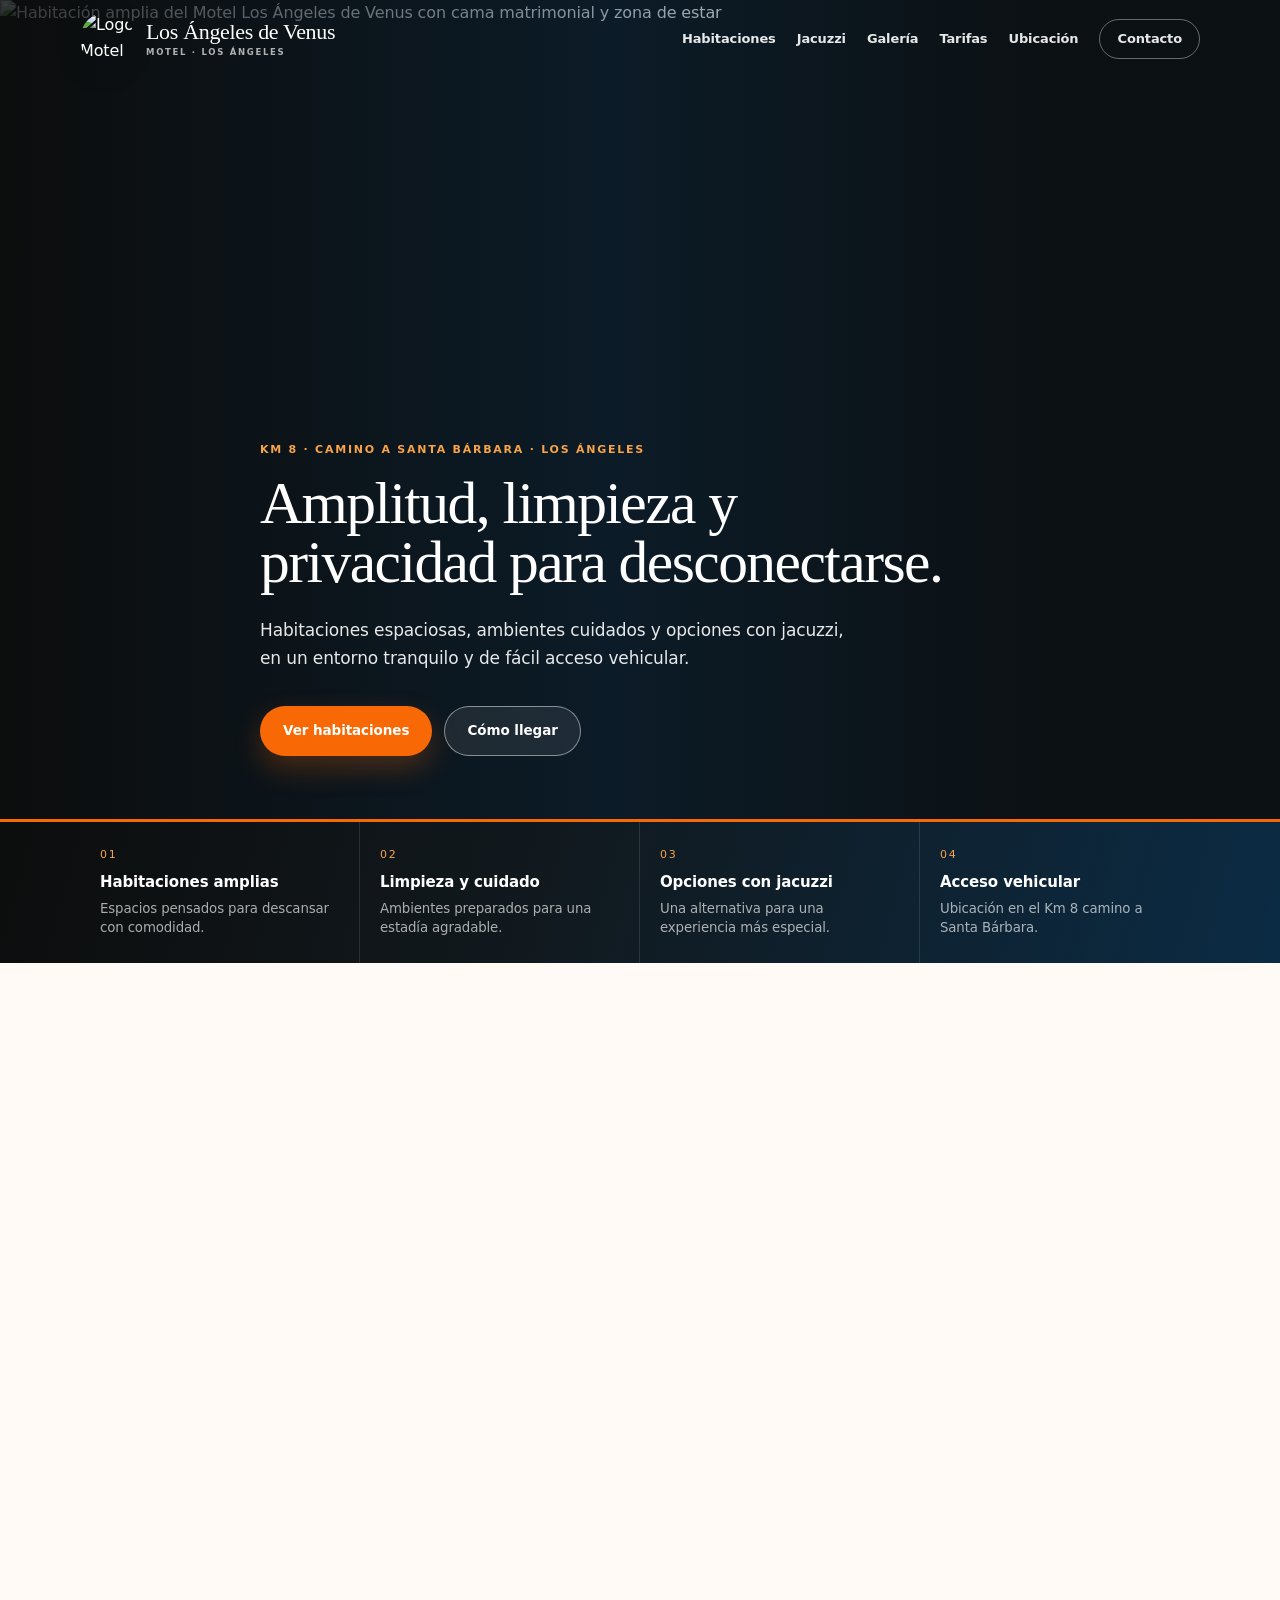
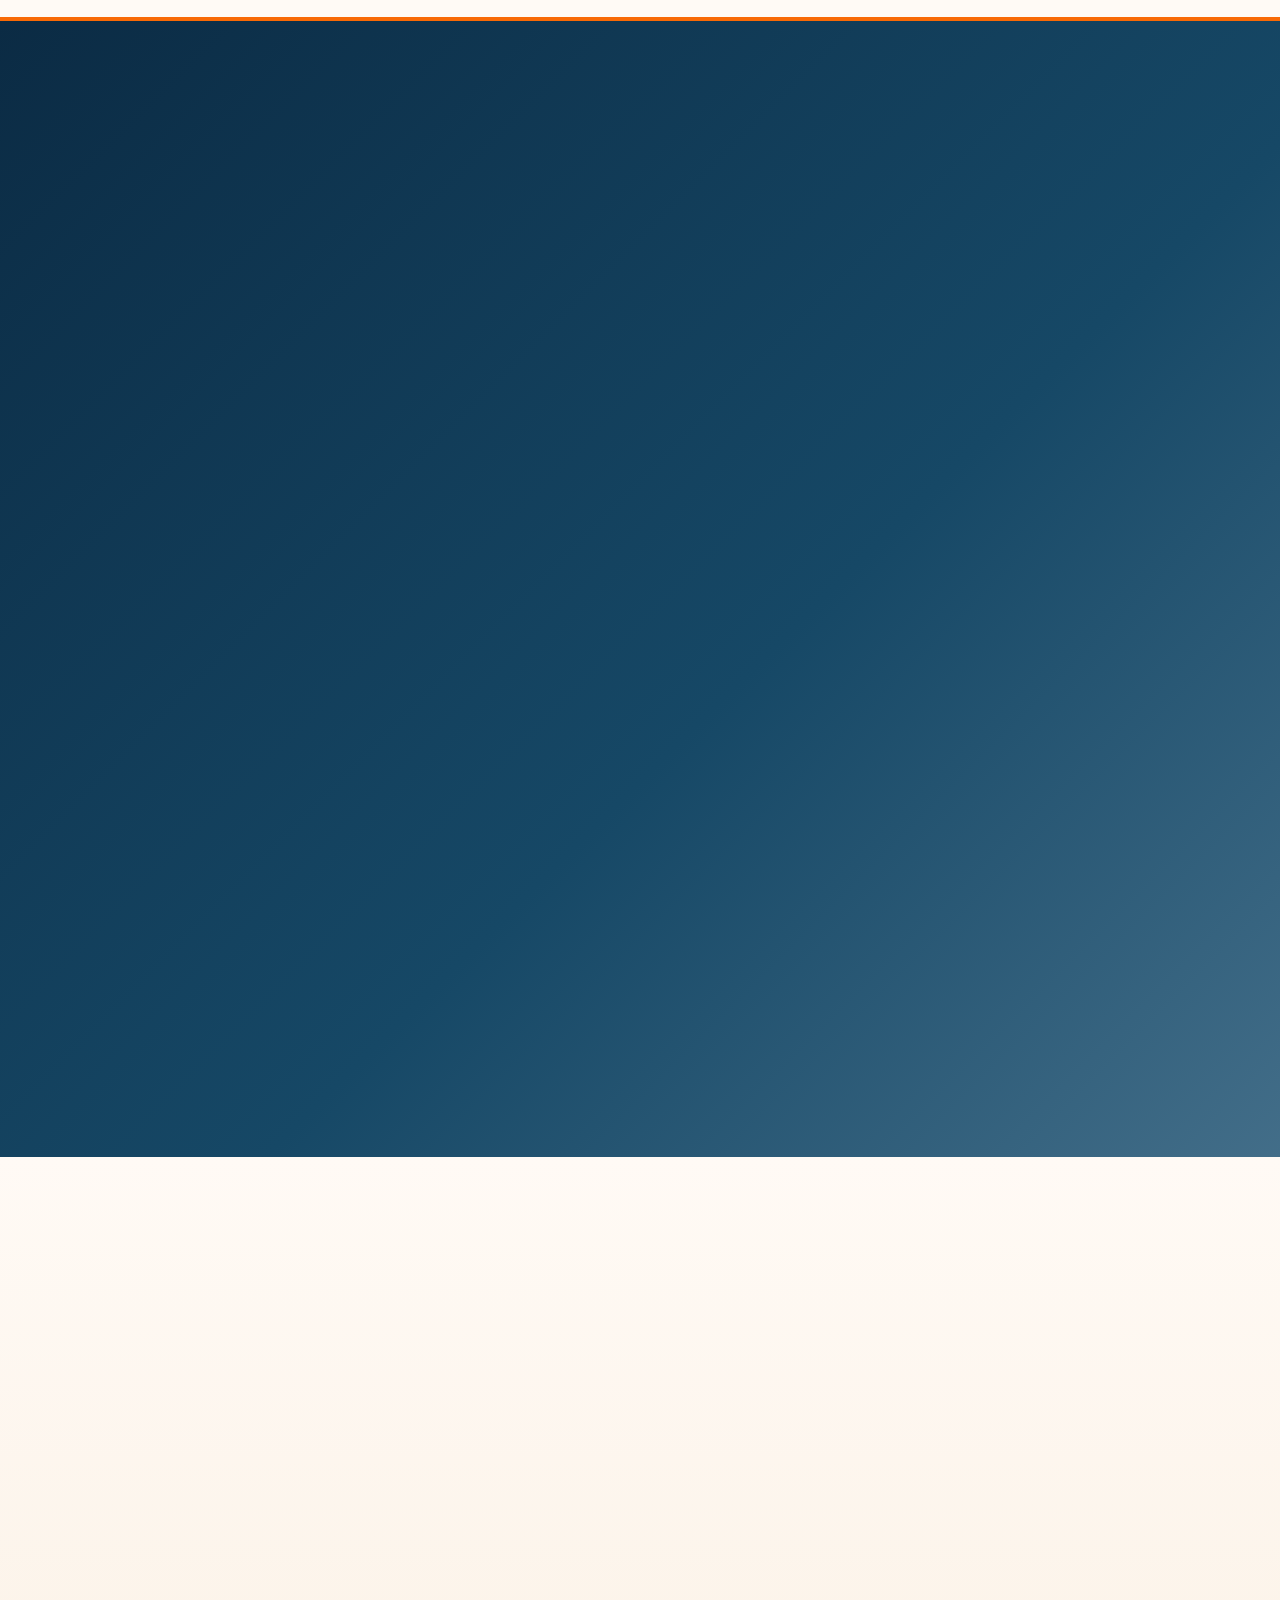
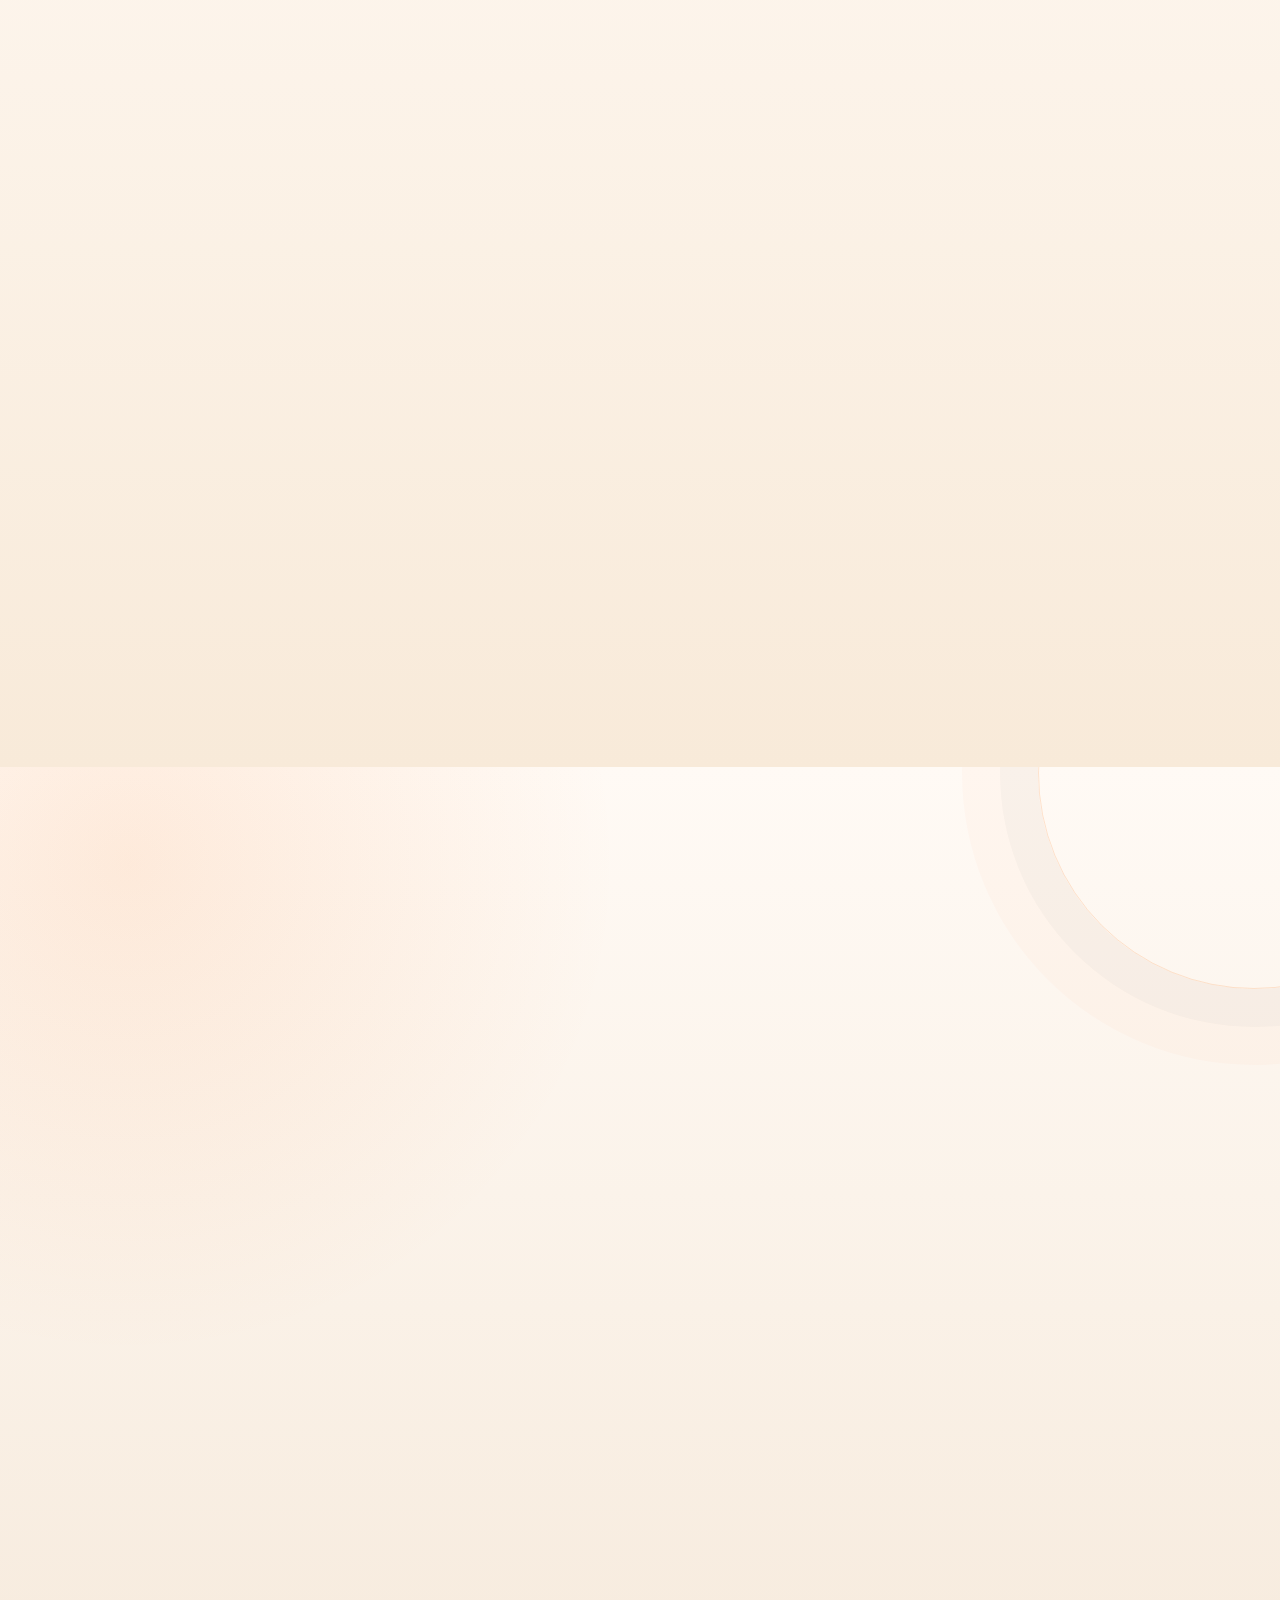
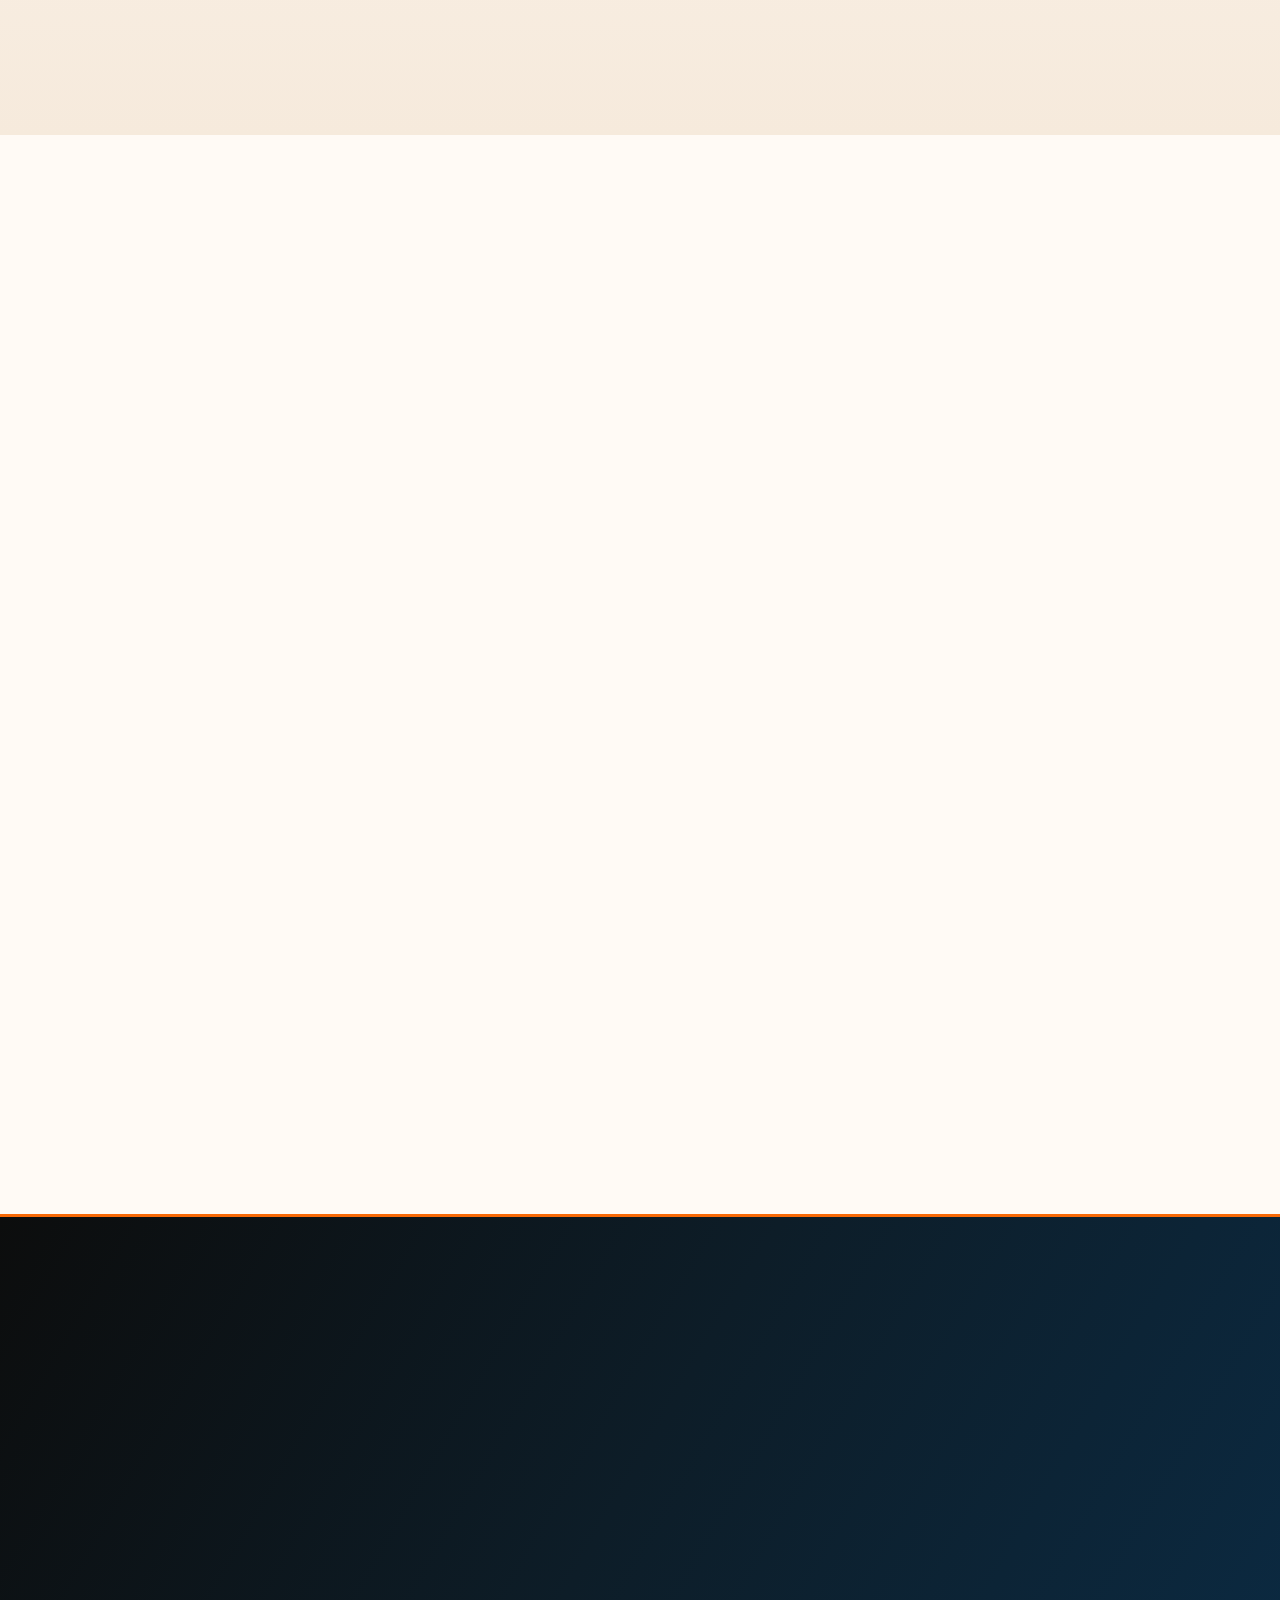
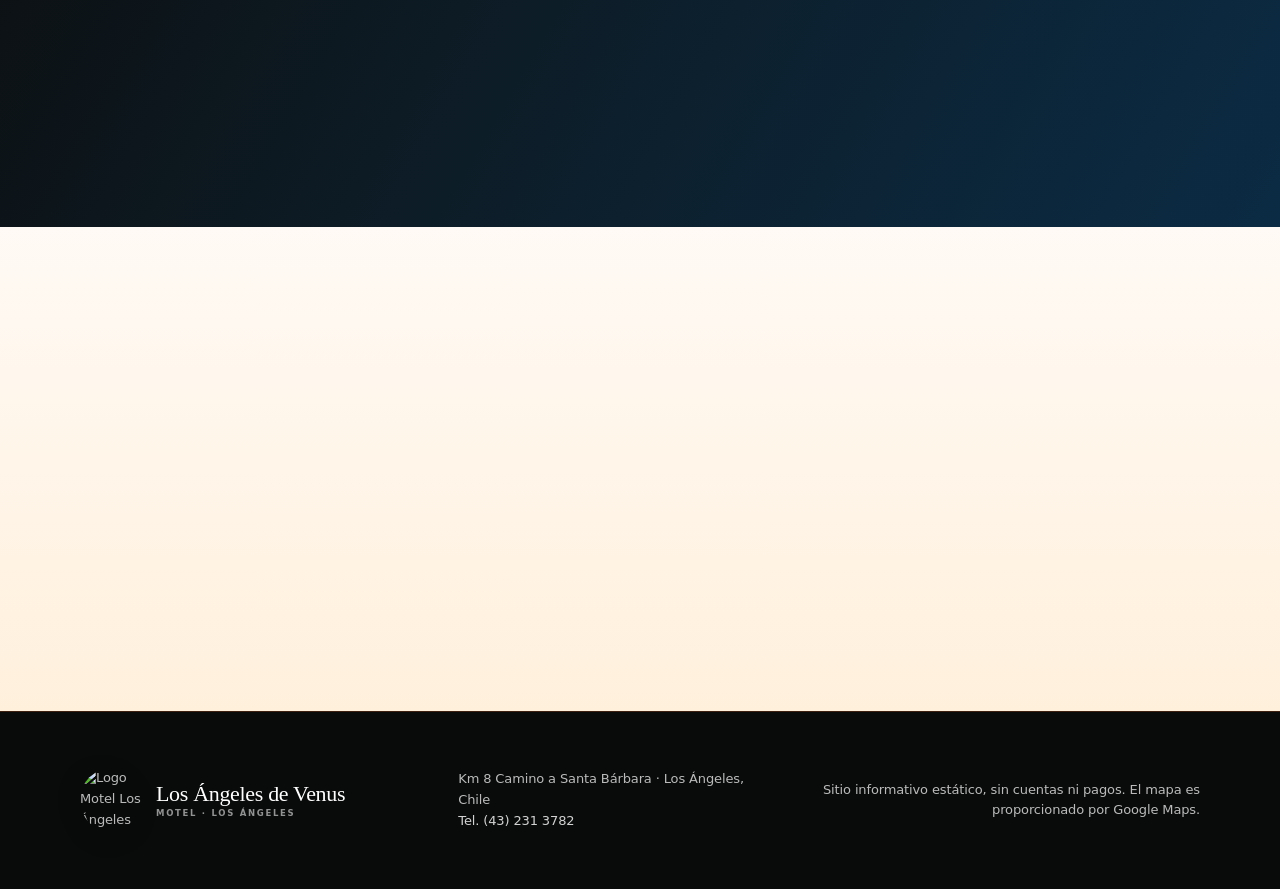
==== index.html @ a8ee9813 "Primera versión" ====
<!doctype html>
<html lang="es-CL">
<head>
  <meta charset="utf-8">
  <meta name="viewport" content="width=device-width, initial-scale=1">
  <meta name="theme-color" content="#0c0d0d">
  <meta name="description" content="Motel Los Ángeles de Venus, en el Km 8 Camino a Santa Bárbara, Los Ángeles. Habitaciones amplias, limpieza, privacidad y opciones con jacuzzi.">
  <meta name="referrer" content="strict-origin-when-cross-origin">
  <meta http-equiv="Content-Security-Policy" content="default-src 'self'; img-src 'self' data:; media-src 'self'; style-src 'self' https://fonts.googleapis.com; font-src 'self' https://fonts.gstatic.com; script-src 'self'; frame-src https://www.google.com https://maps.google.com; object-src 'none'; base-uri 'self'; form-action 'none'; upgrade-insecure-requests">
  <meta property="og:type" content="website">
  <meta property="og:locale" content="es_CL">
  <meta property="og:title" content="Motel Los Ángeles de Venus">
  <meta property="og:description" content="Amplitud, limpieza y privacidad a minutos de Los Ángeles, camino a Santa Bárbara.">
  <meta property="og:image" content="assets/images/hero-suite-1280.webp">
  <title>Motel Los Ángeles de Venus | Los Ángeles, Chile</title>
  <link rel="icon" href="assets/icons/favicon.png" type="image/png">
  <link rel="preconnect" href="https://fonts.googleapis.com">
  <link rel="preconnect" href="https://fonts.gstatic.com" crossorigin>
  <link href="https://fonts.googleapis.com/css2?family=DM+Serif+Display:ital@0;1&family=Manrope:wght@400;500;600;700;800&display=swap" rel="stylesheet">
  <link rel="stylesheet" href="styles.css">
</head>
<body>
  <a class="skip-link" href="#contenido">Saltar al contenido</a>

  <header class="site-header" data-header>
    <div class="container header-inner">
      <a class="brand" href="#inicio" aria-label="Motel Los Ángeles de Venus, inicio">
        <img class="brand-mark" src="assets/brand/logo-venus-real.webp" alt="Logo Motel Los Ángeles de Venus" width="58" height="58">
        <span class="brand-copy"><strong>Los Ángeles de Venus</strong><small>Motel · Los Ángeles</small></span>
      </a>
      <button class="menu-button" type="button" aria-expanded="false" aria-controls="nav-principal" data-menu-button>
        <span></span><span></span><span></span><span class="sr-only">Abrir menú</span>
      </button>
      <nav id="nav-principal" class="nav" aria-label="Navegación principal" data-nav>
        <a href="#habitaciones">Habitaciones</a>
        <a href="#jacuzzi">Jacuzzi</a>
        <a href="#galeria">Galería</a>
        <a href="#tarifas">Tarifas</a>
        <a href="#ubicacion">Ubicación</a>
        <a class="nav-cta" href="#contacto">Contacto</a>
      </nav>
    </div>
  </header>

  <main id="contenido">
    <section class="hero" id="inicio" aria-labelledby="hero-title">
      <picture class="hero-media">
        <source media="(max-width: 760px)" srcset="assets/images/hero-suite-720.webp">
        <img src="assets/images/hero-suite-1280.webp" alt="Habitación amplia del Motel Los Ángeles de Venus con cama matrimonial y zona de estar" width="1280" height="960" fetchpriority="high">
      </picture>
      <div class="hero-shade"></div>
      <div class="container hero-content">
        <p class="eyebrow">Km 8 · Camino a Santa Bárbara · Los Ángeles</p>
        <h1 id="hero-title">Amplitud, limpieza y privacidad para desconectarse.</h1>
        <p class="hero-copy">Habitaciones espaciosas, ambientes cuidados y opciones con jacuzzi, en un entorno tranquilo y de fácil acceso vehicular.</p>
        <div class="hero-actions">
          <a class="button button-primary" href="#galeria">Ver habitaciones</a>
          <a class="button button-ghost" href="#ubicacion">Cómo llegar</a>
        </div>
      </div>
    </section>

    <section class="trust-strip" aria-label="Características destacadas">
      <div class="container trust-grid">
        <div><span>01</span><strong>Habitaciones amplias</strong><small>Espacios pensados para descansar con comodidad.</small></div>
        <div><span>02</span><strong>Limpieza y cuidado</strong><small>Ambientes preparados para una estadía agradable.</small></div>
        <div><span>03</span><strong>Opciones con jacuzzi</strong><small>Una alternativa para una experiencia más especial.</small></div>
        <div><span>04</span><strong>Acceso vehicular</strong><small>Ubicación en el Km 8 camino a Santa Bárbara.</small></div>
      </div>
    </section>

    <section class="section split" id="habitaciones">
      <div class="container split-grid">
        <div class="split-copy reveal">
          <p class="eyebrow dark">Espacio y comodidad</p>
          <h2>Habitaciones donde se nota la amplitud.</h2>
          <p>El diseño de las habitaciones integra zona de descanso y espacios complementarios, con una distribución que permite moverse con comodidad y disfrutar de una estadía más tranquila.</p>
          <p class="muted">La selección fotográfica de esta página utiliza imágenes reales del motel. Se optimizaron para web sin modificar su contenido.</p>
          <a class="text-link" href="#recorridos">Ver recorrido en video <span aria-hidden="true">→</span></a>
        </div>
        <div class="photo-stack reveal">
          <picture class="photo-card photo-card-main">
            <source media="(max-width: 760px)" srcset="assets/images/suite-roja-frontal-720.webp">
            <img src="assets/images/suite-roja-frontal-1280.webp" alt="Habitación roja amplia con cama matrimonial" loading="lazy" width="1280" height="960">
          </picture>
          <picture class="photo-card photo-card-float">
            <source media="(max-width: 760px)" srcset="assets/images/suite-roja-amplia-720.webp">
            <img src="assets/images/suite-roja-amplia-1280.webp" alt="Vista amplia de una habitación con televisión, ventanales y zona de estar" loading="lazy" width="1280" height="960">
          </picture>
        </div>
      </div>
    </section>

    <section class="section jacuzzi-section" id="jacuzzi">
      <div class="container jacuzzi-grid">
        <picture class="jacuzzi-photo reveal">
          <source media="(max-width: 760px)" srcset="assets/images/jacuzzi-720.webp">
          <img src="assets/images/jacuzzi-1280.webp" alt="Jacuzzi amplio de una habitación del Motel Los Ángeles de Venus" loading="lazy" width="1280" height="960">
        </picture>
        <div class="jacuzzi-copy reveal">
          <p class="eyebrow">Una pausa diferente</p>
          <h2>Habitaciones con jacuzzi.</h2>
          <p>Para quienes buscan algo más que una habitación, el motel dispone de alternativas con jacuzzi y espacios amplios para disfrutar con mayor comodidad.</p>
          <a class="button button-light" href="#tarifas">Ver tarifas</a>
        </div>
      </div>
    </section>

    <section class="section gallery-section" id="galeria">
      <div class="container">
        <div class="section-heading reveal">
          <p class="eyebrow dark">Galería real</p>
          <h2>Conoce nuestros espacios.</h2>
          <p>Una selección de las fotografías que mejor muestran la amplitud, limpieza y variedad de ambientes.</p>
        </div>
        <div class="gallery" data-gallery>
          <button class="gallery-item gallery-wide reveal" data-full="assets/images/suite-rosa-amplia-1280.webp" data-alt="Habitación en tonos rosados con cama matrimonial y gran espejo">
            <img src="assets/images/suite-rosa-amplia-720.webp" alt="Habitación en tonos rosados con cama matrimonial y gran espejo" loading="lazy">
          </button>
          <button class="gallery-item reveal" data-full="assets/images/suite-rosa-bano-1280.webp" data-alt="Habitación amplia con vista hacia el sector de baño">
            <img src="assets/images/suite-rosa-bano-720.webp" alt="Habitación amplia con vista hacia el sector de baño" loading="lazy">
          </button>
          <button class="gallery-item reveal" data-full="assets/images/sala-estar-1280.webp" data-alt="Zona de estar con sillones dentro de una habitación">
            <img src="assets/images/sala-estar-720.webp" alt="Zona de estar con sillones dentro de una habitación" loading="lazy">
          </button>
          <button class="gallery-item gallery-tall reveal" data-full="assets/images/jacuzzi-1280.webp" data-alt="Jacuzzi y baño amplio">
            <img src="assets/images/jacuzzi-720.webp" alt="Jacuzzi y baño amplio" loading="lazy">
          </button>
          <button class="gallery-item reveal" data-full="assets/images/exterior-1-1280.webp" data-alt="Exterior del motel y acceso a habitaciones">
            <img src="assets/images/exterior-1-720.webp" alt="Exterior del motel y acceso a habitaciones" loading="lazy">
          </button>
          <button class="gallery-item gallery-wide reveal" data-full="assets/images/exterior-2-1280.webp" data-alt="Vista exterior con acceso vehicular y habitaciones">
            <img src="assets/images/exterior-2-720.webp" alt="Vista exterior con acceso vehicular y habitaciones" loading="lazy">
          </button>
        </div>
      </div>
    </section>

    <section class="section pricing-section" id="tarifas" aria-labelledby="tarifas-title">
      <div class="container pricing-layout">
        <div class="pricing-copy reveal">
          <p class="eyebrow dark">Tarifas</p>
          <h2 id="tarifas-title">Precios para una estadía de 8 horas.</h2>
          <p>Consulta nuestras tarifas por tipo de habitación. Todas las opciones indicadas corresponden a habitaciones para 2 personas.</p>
          <div class="pricing-summary" aria-label="Resumen de tarifas">
            <div><span>Desde</span><strong>$36.000</strong></div>
            <div><span>Jacuzzi VIP</span><strong>$65.000</strong></div>
          </div>
          <a class="button button-primary" href="tel:+56432313782">Consultar disponibilidad</a>
        </div>
        <figure class="pricing-poster reveal">
          <picture>
            <source media="(max-width: 620px)" srcset="assets/images/tarifas-motel-venus-v3-620.webp">
            <img src="assets/images/tarifas-motel-venus-v3-1000.webp" alt="Lista de precios del Motel Venus: Jacuzzi VIP $65.000, Jacuzzi normal $55.000, Normal VIP $45.000, Normal $35.000, Silla erótica $36.000 y Cama de agua $36.000. Estadía de 8 horas para 2 personas." loading="lazy" width="1000" height="1250">
          </picture>
          <figcaption>Tarifas informadas para estadías de 8 horas · Habitaciones para 2 personas.</figcaption>
        </figure>
      </div>
    </section>

    <section class="section video-section" id="recorridos">
      <div class="container">
        <div class="section-heading centered reveal">
          <p class="eyebrow dark">Recorridos</p>
          <h2>Míralo antes de llegar.</h2>
          <p>Los videos están publicados sin audio para mantener una experiencia discreta y evitar sonidos ambientales accidentales.</p>
        </div>
        <div class="video-grid">
          <article class="video-card reveal">
            <video controls playsinline preload="metadata" poster="assets/images/poster-habitacion.jpg">
              <source src="assets/video/recorrido-habitacion.mp4" type="video/mp4">
              Tu navegador no puede reproducir este video.
            </video>
            <div><span>Recorrido 01</span><h3>Interior de habitación</h3></div>
          </article>
          <article class="video-card reveal">
            <video controls playsinline preload="metadata" poster="assets/images/poster-exterior.jpg">
              <source src="assets/video/recorrido-exterior.mp4" type="video/mp4">
              Tu navegador no puede reproducir este video.
            </video>
            <div><span>Recorrido 02</span><h3>Exterior y acceso</h3></div>
          </article>
        </div>
      </div>
    </section>

    <section class="section location-section" id="ubicacion">
      <div class="container location-layout reveal">
        <div class="location-copy">
          <p class="eyebrow">Ubicación</p>
          <h2>A minutos de Los Ángeles, camino a Santa Bárbara.</h2>
          <p><strong>Km 8 Camino a Santa Bárbara, sector Cunibal Oriente, Los Ángeles, Región del Biobío.</strong></p>
          <p>Encuéntranos fácilmente en Google Maps y planifica tu llegada antes de salir.</p>
          <div class="location-actions">
            <a class="button button-light" data-map-link href="https://www.google.com/maps/search/?api=1&amp;query=Motel%20Venus%2C%20Los%20%C3%81ngeles%2C%20Chile&amp;query_place_id=ChIJ5cIb72rpa5YRc_kIoQVMgJI" target="_blank" rel="noopener noreferrer">Abrir en Google Maps</a>
            <a class="location-phone" href="tel:+56432313782" aria-label="Llamar al Motel Los Ángeles de Venus al 43 231 3782"><span>Teléfono</span><strong>(43) 231 3782</strong></a>
          </div>
        </div>
        <div class="map-card" aria-label="Mapa de ubicación del Motel Los Ángeles de Venus">
          <iframe
            data-map-frame
            title="Ubicación de Motel Los Ángeles de Venus en Google Maps"
            src="https://maps.google.com/maps?q=Motel%20Los%20%C3%81ngeles%20de%20Venus%2C%20Camino%20Santa%20B%C3%A1rbara%20KM%208%2C%20Los%20%C3%81ngeles%2C%20Chile&amp;t=m&amp;z=16&amp;ie=UTF8&amp;iwloc=A&amp;output=embed"
            loading="lazy"
            allowfullscreen
            referrerpolicy="no-referrer-when-downgrade"></iframe>
          <div class="map-caption">
            <span aria-hidden="true">⌖</span>
            <p><strong>Motel Los Ángeles de Venus</strong><br>Camino a Santa Bárbara · Los Ángeles</p>
          </div>
        </div>
      </div>
    </section>

    <section class="section contact-section" id="contacto">
      <div class="container contact-card reveal">
        <p class="eyebrow">Contacto directo</p>
        <h2>Consulta disponibilidad antes de venir.</h2>
        <p>Comunícate directamente con recepción para consultar disponibilidad, habitaciones y servicios.</p>
        <a class="contact-phone-number" href="tel:+56432313782"><span>Teléfono</span>(43) 231 3782</a>
        <div class="contact-actions" data-contact-actions>
          <a class="button button-primary" href="tel:+56432313782">Llamar ahora</a>
        </div>
      </div>
    </section>
  </main>

  <footer class="footer">
    <div class="container footer-grid">
      <a class="brand footer-brand" href="#inicio" aria-label="Volver al inicio">
        <img class="brand-mark" src="assets/brand/logo-venus-real.webp" alt="Logo Motel Los Ángeles de Venus" width="72" height="72">
        <span class="brand-copy"><strong>Los Ángeles de Venus</strong><small>Motel · Los Ángeles</small></span>
      </a>
      <p>Km 8 Camino a Santa Bárbara · Los Ángeles, Chile<br><a class="footer-phone" href="tel:+56432313782">Tel. (43) 231 3782</a></p>
      <p class="privacy-note">Sitio informativo estático, sin cuentas ni pagos. El mapa es proporcionado por Google Maps.</p>
    </div>
  </footer>

  <div class="mobile-actions" aria-label="Acciones rápidas">
    <a href="tel:+56432313782" aria-label="Llamar al Motel Los Ángeles de Venus"><span aria-hidden="true">☎</span> Llamar</a>
    <a data-map-link href="https://www.google.com/maps/search/?api=1&amp;query=Motel%20Venus%2C%20Los%20%C3%81ngeles%2C%20Chile&amp;query_place_id=ChIJ5cIb72rpa5YRc_kIoQVMgJI" target="_blank" rel="noopener noreferrer" aria-label="Abrir ubicación en Google Maps"><span aria-hidden="true">⌖</span> Cómo llegar</a>
  </div>

  <dialog class="lightbox" data-lightbox>
    <button type="button" class="lightbox-close" aria-label="Cerrar imagen" data-lightbox-close>×</button>
    <img src="assets/images/hero-suite-720.webp" alt="" data-lightbox-image>
  </dialog>

  <script src="config.js" defer></script>
  <script src="app.js" defer></script>
</body>
</html>
---- styles.css ----
:root {
  /* Paleta tomada del logo real del Motel Los Ángeles de Venus */
  --charcoal: #0c0d0d;
  --charcoal-2: #101820;
  --orange: #f86906;
  --orange-2: #e54d03;
  --orange-soft: #f8a347;
  --bluegray: #0b2b44;
  --bluegray-2: #7296ae;
  --cream: #f5d9b6;
  --cream-soft: #fff0dc;
  --paper: #fffaf5;
  --ink: #171819;
  --muted: #706862;
  --line: rgba(11, 43, 68, .12);
  --shadow: 0 24px 60px rgba(11, 43, 68, .15);
  --radius: 24px;
  --container: min(1220px, calc(100% - 64px));
}
* { box-sizing: border-box; }
html { scroll-behavior: smooth; }
body {
  margin: 0;
  font-family: "Manrope", ui-sans-serif, system-ui, -apple-system, BlinkMacSystemFont, "Segoe UI", sans-serif;
  font-size: 16px;
  font-weight: 400;
  letter-spacing: -.008em;
  -webkit-font-smoothing: antialiased;
  text-rendering: optimizeLegibility;
  color: var(--ink);
  background: var(--paper);
  line-height: 1.6;
}
img, video { display: block; max-width: 100%; }
a { color: inherit; }
button, a { -webkit-tap-highlight-color: transparent; }
button { font: inherit; }
.container { width: var(--container); margin-inline: auto; }
.sr-only { position: absolute; width: 1px; height: 1px; padding: 0; margin: -1px; overflow: hidden; clip: rect(0,0,0,0); white-space: nowrap; border: 0; }
.skip-link { position: fixed; left: 16px; top: 16px; z-index: 999; transform: translateY(-140%); background: white; color: black; padding: 10px 14px; border-radius: 10px; }
.skip-link:focus { transform: translateY(0); }

/* Header: el logo nunca controla el alto del encabezado. */
.site-header {
  position: fixed;
  inset: 0 0 auto;
  z-index: 50;
  color: white;
  transition: background .25s ease, box-shadow .25s ease, border-color .25s ease;
  border-bottom: 1px solid transparent;
}
.site-header.scrolled {
  background: rgba(12, 13, 13, .95);
  backdrop-filter: blur(14px);
  -webkit-backdrop-filter: blur(14px);
  box-shadow: 0 8px 30px rgba(0,0,0,.18);
  border-bottom-color: rgba(255,255,255,.07);
}
.header-inner { min-height: 84px; display: flex; align-items: center; justify-content: space-between; gap: 28px; }
.brand { display: inline-flex; align-items: center; gap: 14px; text-decoration: none; flex: 0 0 auto; min-width: 0; }
.brand-mark { display: block; width: 58px; height: 58px; object-fit: contain; flex: 0 0 auto; filter: drop-shadow(0 8px 18px rgba(0,0,0,.18)); }
.brand-copy { display: grid; min-width: 0; }
.brand-copy strong { display: block; font-family: "DM Serif Display", Georgia, "Times New Roman", serif; font-size: 25px; line-height: .98; font-weight: 400; letter-spacing: -.015em; }
.brand-copy small { display: block; margin-top: 5px; font-size: 9px; line-height: 1; font-weight: 800; letter-spacing: .20em; text-transform: uppercase; color: rgba(255,255,255,.68); }
.nav { display: flex; align-items: center; gap: 26px; font-size: 13.5px; font-weight: 600; letter-spacing: -.01em; }
.nav a { text-decoration: none; opacity: .9; transition: opacity .2s ease, color .2s ease; }
.nav a:hover, .nav a:focus-visible { opacity: 1; color: var(--orange-soft); }
.nav-cta { border: 1px solid rgba(255,255,255,.42); border-radius: 999px; padding: 9px 17px; }
.menu-button { display: none; width: 44px; height: 44px; padding: 10px; border: 0; border-radius: 12px; background: rgba(255,255,255,.08); color: white; cursor: pointer; }
.menu-button > span:not(.sr-only) { display: block; height: 2px; background: currentColor; margin: 5px 0; border-radius: 2px; }

.hero { position: relative; min-height: 700px; height: 92svh; display: flex; align-items: end; color: white; overflow: hidden; background: var(--charcoal); }
.hero-media, .hero-media img, .hero-shade { position: absolute; inset: 0; width: 100%; height: 100%; }
.hero-media img { object-fit: cover; object-position: center 49%; }
.hero-shade {
  background:
    linear-gradient(90deg, rgba(12,13,13,.82) 0%, rgba(11,43,68,.48) 48%, rgba(11,43,68,.12) 82%),
    linear-gradient(0deg, rgba(12,13,13,.70) 0%, transparent 57%);
}
.hero-content { position: relative; z-index: 2; padding-bottom: clamp(68px, 8vh, 94px); max-width: 850px; }
.eyebrow { margin: 0 0 16px; text-transform: uppercase; letter-spacing: .16em; font-size: 11px; font-weight: 800; color: var(--orange-soft); }
.eyebrow.dark { color: var(--orange); }
h1, h2, h3 { font-family: "DM Serif Display", Georgia, "Times New Roman", serif; font-weight: 400; margin-top: 0; text-wrap: balance; }
h1 { max-width: 820px; font-size: clamp(48px, 4.7vw, 74px); line-height: .99; letter-spacing: -.026em; margin-bottom: 24px; }
h2 { font-size: clamp(38px, 3.6vw, 56px); line-height: 1.03; letter-spacing: -.022em; margin-bottom: 20px; }
h3 { font-size: 23px; line-height: 1.08; letter-spacing: -.015em; }
.hero-copy { font-size: clamp(17px, 1.35vw, 20px); line-height: 1.65; font-weight: 500; color: rgba(255,255,255,.9); max-width: 620px; }
.hero-actions { display: flex; gap: 12px; flex-wrap: wrap; margin-top: 34px; }
.button { display: inline-flex; align-items: center; justify-content: center; min-height: 50px; padding: 0 22px; border: 1px solid transparent; border-radius: 999px; text-decoration: none; font-weight: 700; font-size: 13.5px; letter-spacing: -.005em; transition: transform .2s ease, background .2s ease, border-color .2s ease; }
.button:hover { transform: translateY(-2px); }
.button-primary { background: var(--orange); color: #fff; box-shadow: 0 12px 28px rgba(248,105,6,.26); }
.button-primary:hover { background: var(--orange-2); }
.button-ghost { color: white; border-color: rgba(255,255,255,.48); background: rgba(255,255,255,.08); }
.button-light { background: var(--cream); color: var(--charcoal); }

.trust-strip { background: linear-gradient(105deg, var(--charcoal) 0%, #11191e 42%, var(--bluegray) 100%); color: white; border-top: 3px solid var(--orange); }
.trust-grid { display: grid; grid-template-columns: repeat(4,1fr); }
.trust-grid > div { padding: 28px 24px 30px; border-right: 1px solid rgba(255,255,255,.11); }
.trust-grid > div:last-child { border-right: 0; }
.trust-grid span { display: block; color: var(--orange-soft); font-size: 11px; letter-spacing: .16em; }
.trust-grid strong { display: block; margin-top: 6px; font-size: 15px; }
.trust-grid small { display: block; margin-top: 5px; color: rgba(255,255,255,.65); line-height: 1.45; }

.section { padding: 104px 0; }
.split-grid { display: grid; grid-template-columns: .86fr 1.14fr; gap: 80px; align-items: center; }
.split-copy p:not(.eyebrow) { color: var(--muted); font-size: 16.5px; line-height: 1.78; }
.muted { font-size: 14px !important; }
.text-link { display: inline-flex; gap: 10px; align-items: center; color: var(--orange); font-weight: 800; text-decoration: none; margin-top: 12px; }
.photo-stack { position: relative; padding: 0 60px 70px 0; }
.photo-card { display: block; overflow: hidden; border-radius: var(--radius); box-shadow: var(--shadow); background: #ddd; }
.photo-card img { width: 100%; height: 100%; object-fit: cover; }
.photo-card-main { aspect-ratio: 4/3; }
.photo-card-float { position: absolute; width: 45%; aspect-ratio: 4/3; right: 0; bottom: 0; border: 8px solid var(--paper); box-shadow: 0 18px 45px rgba(36,24,19,.16); }

.jacuzzi-section { background: linear-gradient(135deg, var(--bluegray) 0%, #164866 58%, var(--bluegray-2) 145%); color: white; overflow: hidden; border-top: 4px solid var(--orange); }
.jacuzzi-grid { display: grid; grid-template-columns: 1.12fr .88fr; gap: 72px; align-items: center; }
.jacuzzi-photo { overflow: hidden; border-radius: var(--radius); box-shadow: 0 30px 70px rgba(0,0,0,.28); }
.jacuzzi-photo img { width: 100%; aspect-ratio: 4/3; object-fit: cover; }
.jacuzzi-copy p:not(.eyebrow) { color: rgba(255,255,255,.80); font-size: 17px; line-height: 1.75; }

.gallery-section { background: linear-gradient(180deg, #fffaf5 0%, #f8ead9 100%); }
.section-heading { max-width: 720px; margin-bottom: 46px; }
.section-heading p:not(.eyebrow) { color: var(--muted); font-size: 16.5px; line-height: 1.75; }
.section-heading.centered { text-align: center; margin-inline: auto; }
.gallery { display: grid; grid-template-columns: repeat(4, 1fr); grid-auto-rows: 260px; gap: 14px; }
.gallery-item { border: 0; padding: 0; border-radius: 18px; overflow: hidden; cursor: zoom-in; background: #ddd; }
.gallery-item img { width: 100%; height: 100%; object-fit: cover; transition: transform .45s ease; }
.gallery-item:hover img { transform: scale(1.035); }
.gallery-wide { grid-column: span 2; }
.gallery-tall { grid-row: span 2; }

.video-section { background: var(--paper); }
.video-grid { display: grid; grid-template-columns: repeat(2, minmax(0,1fr)); gap: 24px; max-width: 900px; margin-inline: auto; }
.video-card { background: white; border: 1px solid var(--line); border-radius: 24px; overflow: hidden; box-shadow: 0 14px 40px rgba(48,31,33,.07); }
.video-card video { width: 100%; aspect-ratio: 9/12; object-fit: cover; background: var(--charcoal); max-height: 620px; }
.video-card > div { padding: 18px 22px 20px; }
.video-card span { font-size: 11px; color: var(--orange); letter-spacing: .14em; text-transform: uppercase; font-weight: 800; }
.video-card h3 { margin: 5px 0 0; }

.location-section { background: linear-gradient(120deg, #0c0d0d 0%, #0d1d28 48%, var(--bluegray) 100%); color: white; border-top: 3px solid var(--orange); }
.location-layout { display: grid; grid-template-columns: minmax(0,.82fr) minmax(460px,1.18fr); gap: 56px; align-items: center; }
.location-copy { max-width: 610px; }
.location-copy p { color: rgba(255,255,255,.72); }
.location-copy strong { color: white; }
.location-actions { display: flex; align-items: center; flex-wrap: wrap; gap: 16px; margin-top: 28px; }
.location-phone { display: grid; gap: 2px; color: white; text-decoration: none; padding: 8px 0; }
.location-phone span { color: rgba(255,255,255,.56); font-size: 11px; font-weight: 800; letter-spacing: .14em; text-transform: uppercase; }
.location-phone strong { font-family: "DM Serif Display", Georgia, serif; font-size: 22px; font-weight: 400; }
.location-phone:hover strong { color: var(--orange-soft); }
.map-card { overflow: hidden; border-radius: 24px; background: #fff5e9; box-shadow: 0 28px 65px rgba(0,0,0,.28); border: 1px solid rgba(255,255,255,.12); }
.map-card iframe { display: block; width: 100%; height: 390px; border: 0; background: #e6edf1; }
.map-caption { display: flex; align-items: center; gap: 14px; padding: 15px 19px; color: #182630; background: #fff6eb; }
.map-caption > span { width: 38px; height: 38px; border-radius: 50%; display: grid; place-items: center; flex: 0 0 auto; background: var(--orange); color: white; font-size: 20px; }
.map-caption p { margin: 0; color: #6d6761; font-size: 13px; line-height: 1.45; }
.map-caption strong { color: #182630; }

.contact-section { background: linear-gradient(180deg, var(--paper) 0%, var(--cream-soft) 100%); }
.contact-card { text-align: center; max-width: 850px; }
.contact-card p:not(.eyebrow) { color: var(--muted); font-size: 16.5px; line-height: 1.75; }
.contact-phone-number { display: grid; width: max-content; max-width: 100%; margin: 26px auto 20px; color: var(--orange); text-decoration: none; font-family: "DM Serif Display", Georgia, serif; font-size: clamp(30px,3.2vw,44px); line-height: 1.05; }
.contact-phone-number span { margin-bottom: 7px; font-family: system-ui, sans-serif; font-size: 11px; font-weight: 850; letter-spacing: .17em; text-transform: uppercase; color: var(--muted); }
.contact-phone-number:hover { color: var(--orange-2); }
.contact-actions .button + .button { margin-left: 10px; }
.footer-phone { color: rgba(255,255,255,.82); text-decoration: none; }
.footer-phone:hover { color: white; }

.footer { background: #090a0a; color: rgba(255,255,255,.72); padding: 44px 0; border-top: 1px solid rgba(199,91,39,.28); }
.footer-grid { display: grid; grid-template-columns: 1.15fr 1fr 1.35fr; gap: 30px; align-items: center; font-size: 13px; }
.footer-brand { justify-content: flex-start; }
.footer-brand .brand-mark { width: 64px; height: 64px; }
.footer-brand .brand-copy strong { font-size: 22px; color: white; }
.footer-brand .brand-copy small { color: rgba(255,255,255,.56); }
.privacy-note { text-align: right; }

/* Detalles cromáticos inspirados en el logo */
.section-heading h2::after,
.split-copy h2::after,
.jacuzzi-copy h2::after,
.location-copy h2::after,
.contact-card h2::after {
  content: "";
  display: block;
  width: 58px;
  height: 3px;
  margin-top: 18px;
  border-radius: 999px;
  background: linear-gradient(90deg, var(--orange), var(--orange-soft));
}
.jacuzzi-copy h2::after,
.location-copy h2::after { background: linear-gradient(90deg, var(--orange-soft), #fff0dc); }
.brand-mark { border-radius: 50%; }
.brand:hover .brand-mark { transform: translateY(-1px); }
.brand-mark { transition: transform .2s ease; }

.lightbox { padding: 0; border: 0; border-radius: 20px; max-width: min(1100px, 92vw); background: transparent; overflow: visible; }
.lightbox::backdrop { background: rgba(10,7,8,.88); backdrop-filter: blur(5px); }
.lightbox img { max-height: 84vh; width: auto; border-radius: 18px; box-shadow: 0 30px 90px rgba(0,0,0,.5); }
.lightbox-close { position: absolute; right: -12px; top: -48px; width: 40px; height: 40px; border-radius: 50%; border: 1px solid rgba(255,255,255,.4); background: rgba(255,255,255,.08); color: white; font-size: 26px; cursor: pointer; }

.reveal { opacity: 0; transform: translateY(18px); transition: opacity .6s ease, transform .6s ease; }
.reveal.visible { opacity: 1; transform: none; }
.mobile-actions { display: none; }

@media (min-width: 1041px) and (max-width: 1440px) {
  :root { --container: min(1120px, calc(100% - 56px)); }
  .header-inner { min-height: 78px; gap: 22px; }
  .brand { gap: 12px; }
  .brand-mark { width: 54px; height: 54px; }
  .brand-copy strong { font-size: 22px; }
  .brand-copy small { font-size: 8.5px; }
  .nav { gap: 21px; font-size: 13px; }
  .hero { min-height: 640px; height: 91svh; }
  .hero-content { max-width: 760px; padding-bottom: clamp(58px, 7vh, 78px); }
  h1 { max-width: 750px; font-size: clamp(50px, 4.65vw, 66px); }
  .hero-copy { max-width: 585px; font-size: 17px; }
  .section { padding: 88px 0; }
  .split-grid { gap: 60px; }
  .jacuzzi-grid { gap: 56px; }
  .trust-grid > div { padding: 24px 20px 26px; }
  .location-layout { gap: 44px; }
  .map-card iframe { height: 350px; }
}

@media (max-width: 1040px) {
  .menu-button { display: block; }
  .nav {
    position: fixed;
    inset: 84px 14px auto;
    background: rgba(22,19,16,.985);
    border: 1px solid rgba(255,255,255,.14);
    border-radius: 18px;
    padding: 14px;
    flex-direction: column;
    align-items: stretch;
    gap: 3px;
    transform: translateY(-14px);
    opacity: 0;
    pointer-events: none;
    box-shadow: 0 22px 60px rgba(0,0,0,.28);
    transition: .2s ease;
  }
  .nav.open { opacity: 1; transform: translateY(0); pointer-events: auto; }
  .nav a { padding: 11px 12px; }
  .nav-cta { text-align: center; margin-top: 5px; }
  .hero { min-height: 700px; height: 88svh; }
  .trust-grid { grid-template-columns: repeat(2,1fr); }
  .trust-grid > div:nth-child(2) { border-right: 0; }
  .trust-grid > div:nth-child(-n+2) { border-bottom: 1px solid rgba(255,255,255,.12); }
  .split-grid, .jacuzzi-grid { grid-template-columns: 1fr; gap: 50px; }
  .location-layout { grid-template-columns: 1fr; gap: 38px; }
  .location-copy { max-width: 760px; }
  .jacuzzi-photo { order: 2; }
  .gallery { grid-template-columns: repeat(2, 1fr); }
  .footer-grid { grid-template-columns: 1fr; text-align: center; }
  .footer-brand { justify-content: center; }
  .privacy-note { text-align: center; }
}

@media (max-width: 620px) {
  :root { --container: min(100% - 28px, 1160px); --radius: 18px; }
  body { padding-bottom: 64px; }
  .header-inner { min-height: 74px; }
  .brand { gap: 12px; }
  .brand-mark { width: 48px; height: 48px; }
  .brand-copy strong { font-size: 18px; }
  .brand-copy small { font-size: 9px; letter-spacing: .18em; }
  .menu-button { width: 42px; height: 42px; }
  .nav { inset: 74px 12px auto; }
  .hero { min-height: 650px; height: 86svh; }
  .hero-media img { object-position: 58% 50%; }
  .hero-shade { background: linear-gradient(0deg, rgba(12,13,13,.90) 0%, rgba(11,43,68,.54) 62%, rgba(11,43,68,.22) 100%); }
  .hero-content { padding-bottom: 62px; }
  h1 { font-size: clamp(38px, 10.6vw, 50px); line-height: 1; letter-spacing: -.022em; }
  h2 { font-size: clamp(34px, 8.8vw, 45px); line-height: 1.03; }
  .hero-copy { font-size: 16px; line-height: 1.62; }
  .hero-actions { display: grid; grid-template-columns: 1fr; width: 100%; }
  .button { width: 100%; min-height: 52px; }
  .trust-grid { grid-template-columns: 1fr; }
  .trust-grid > div { border-right: 0; border-bottom: 1px solid rgba(255,255,255,.12); padding: 22px 8px 24px; }
  .trust-grid > div:last-child { border-bottom: 0; }
  .section { padding: 76px 0; }
  .split-grid, .jacuzzi-grid { gap: 38px; }
  .photo-stack { padding: 0 20px 46px 0; }
  .photo-card-float { width: 53%; border-width: 5px; }
  .gallery { grid-template-columns: repeat(2,1fr); grid-auto-rows: 175px; gap: 8px; }
  .gallery-wide { grid-column: span 2; }
  .gallery-tall { grid-row: span 1; }
  .video-grid { grid-template-columns: 1fr; }
  .video-card video { max-height: 520px; }
  .location-layout { grid-template-columns: 1fr; gap: 30px; }
  .location-actions { align-items: stretch; }
  .location-actions .button { width: 100%; }
  .location-phone { padding: 2px 0 0; }
  .map-card iframe { height: 300px; }
  .map-caption { align-items: flex-start; }
  .contact-actions .button + .button { margin: 10px 0 0; }
  .footer { padding-bottom: 30px; }
  .footer-brand .brand-mark { width: 56px; height: 56px; }
  .footer-brand .brand-copy strong { font-size: 18px; }
  .footer-brand .brand-copy small { font-size: 9px; letter-spacing: .18em; }
  .mobile-actions {
    position: fixed;
    z-index: 80;
    left: 0; right: 0; bottom: 0;
    display: grid;
    grid-template-columns: 1fr 1fr;
    min-height: 60px;
    background: rgba(12,13,13,.97);
    border-top: 1px solid rgba(255,255,255,.11);
    box-shadow: 0 -8px 28px rgba(0,0,0,.18);
    padding-bottom: env(safe-area-inset-bottom);
  }
  .mobile-actions a { display: flex; align-items: center; justify-content: center; gap: 8px; color: white; text-decoration: none; font-weight: 800; font-size: 14px; }
  .mobile-actions a + a { border-left: 1px solid rgba(255,255,255,.11); background: var(--orange); }
}

@media (max-width: 380px) {
  .brand-mark { width: 42px; height: 42px; }
  .brand-copy strong { font-size: 16px; }
  .brand-copy small { font-size: 8px; letter-spacing: .14em; }
  h1 { font-size: 35px; }
  .eyebrow { font-size: 10px; letter-spacing: .13em; }
}

@media (prefers-reduced-motion: reduce) {
  html { scroll-behavior: auto; }
  *, *::before, *::after { transition-duration: .01ms !important; animation-duration: .01ms !important; }
  .reveal { opacity: 1; transform: none; }
}

/* Tarifas */
.pricing-section {
  position: relative;
  overflow: hidden;
  background:
    radial-gradient(circle at 10% 10%, rgba(248,105,6,.10), transparent 34%),
    linear-gradient(180deg, #fffaf5 0%, #f6eadc 100%);
}
.pricing-section::before {
  content: "";
  position: absolute;
  width: 430px;
  height: 430px;
  border-radius: 50%;
  right: -190px;
  top: -210px;
  border: 1px solid rgba(248,105,6,.16);
  box-shadow: 0 0 0 38px rgba(11,43,68,.025), 0 0 0 76px rgba(248,105,6,.025);
  pointer-events: none;
}
.pricing-layout {
  position: relative;
  z-index: 1;
  display: grid;
  grid-template-columns: minmax(0,.78fr) minmax(430px,1.22fr);
  gap: 74px;
  align-items: center;
}
.pricing-copy { max-width: 520px; }
.pricing-copy p:not(.eyebrow) { color: var(--muted); font-size: 16.5px; line-height: 1.78; }
.pricing-copy h2::after {
  content: "";
  display: block;
  width: 58px;
  height: 3px;
  margin-top: 18px;
  border-radius: 999px;
  background: linear-gradient(90deg, var(--orange), var(--orange-soft));
}
.pricing-summary {
  display: grid;
  grid-template-columns: repeat(2, minmax(0,1fr));
  gap: 12px;
  margin: 28px 0 26px;
}
.pricing-summary > div {
  padding: 18px 19px;
  border-radius: 18px;
  border: 1px solid rgba(11,43,68,.10);
  background: rgba(255,255,255,.72);
  box-shadow: 0 12px 35px rgba(34,26,20,.06);
}
.pricing-summary span {
  display: block;
  margin-bottom: 3px;
  color: var(--muted);
  font-size: 10px;
  font-weight: 800;
  letter-spacing: .14em;
  text-transform: uppercase;
}
.pricing-summary strong {
  display: block;
  color: var(--bluegray);
  font-family: "DM Serif Display", Georgia, serif;
  font-size: 30px;
  font-weight: 400;
  line-height: 1.1;
}
.pricing-poster {
  margin: 0;
  width: min(100%, 720px);
  justify-self: end;
}
.pricing-poster picture {
  display: block;
  overflow: hidden;
  border-radius: 28px;
  box-shadow: 0 30px 70px rgba(16,25,31,.18);
  border: 1px solid rgba(11,43,68,.10);
  background: #fff6eb;
}
.pricing-poster img { width: 100%; height: auto; }
.pricing-poster figcaption {
  margin-top: 12px;
  padding: 0 8px;
  color: #776d65;
  font-size: 12px;
  line-height: 1.5;
  text-align: center;
}

@media (min-width: 1041px) and (max-width: 1440px) {
  .pricing-layout { grid-template-columns: minmax(0,.8fr) minmax(390px,1.2fr); gap: 54px; }
  .pricing-poster { width: min(100%, 610px); }
  .pricing-summary strong { font-size: 27px; }
}

@media (max-width: 1040px) {
  .pricing-layout { grid-template-columns: 1fr; gap: 42px; }
  .pricing-copy { max-width: 720px; }
  .pricing-poster { justify-self: center; width: min(100%, 680px); }
}

@media (max-width: 620px) {
  .pricing-section { padding-top: 72px; padding-bottom: 72px; }
  .pricing-layout { gap: 32px; }
  .pricing-summary { grid-template-columns: 1fr 1fr; gap: 8px; margin: 22px 0 22px; }
  .pricing-summary > div { padding: 15px 14px; border-radius: 15px; }
  .pricing-summary strong { font-size: 24px; }
  .pricing-poster picture { border-radius: 20px; }
  .pricing-poster figcaption { font-size: 11px; }
}
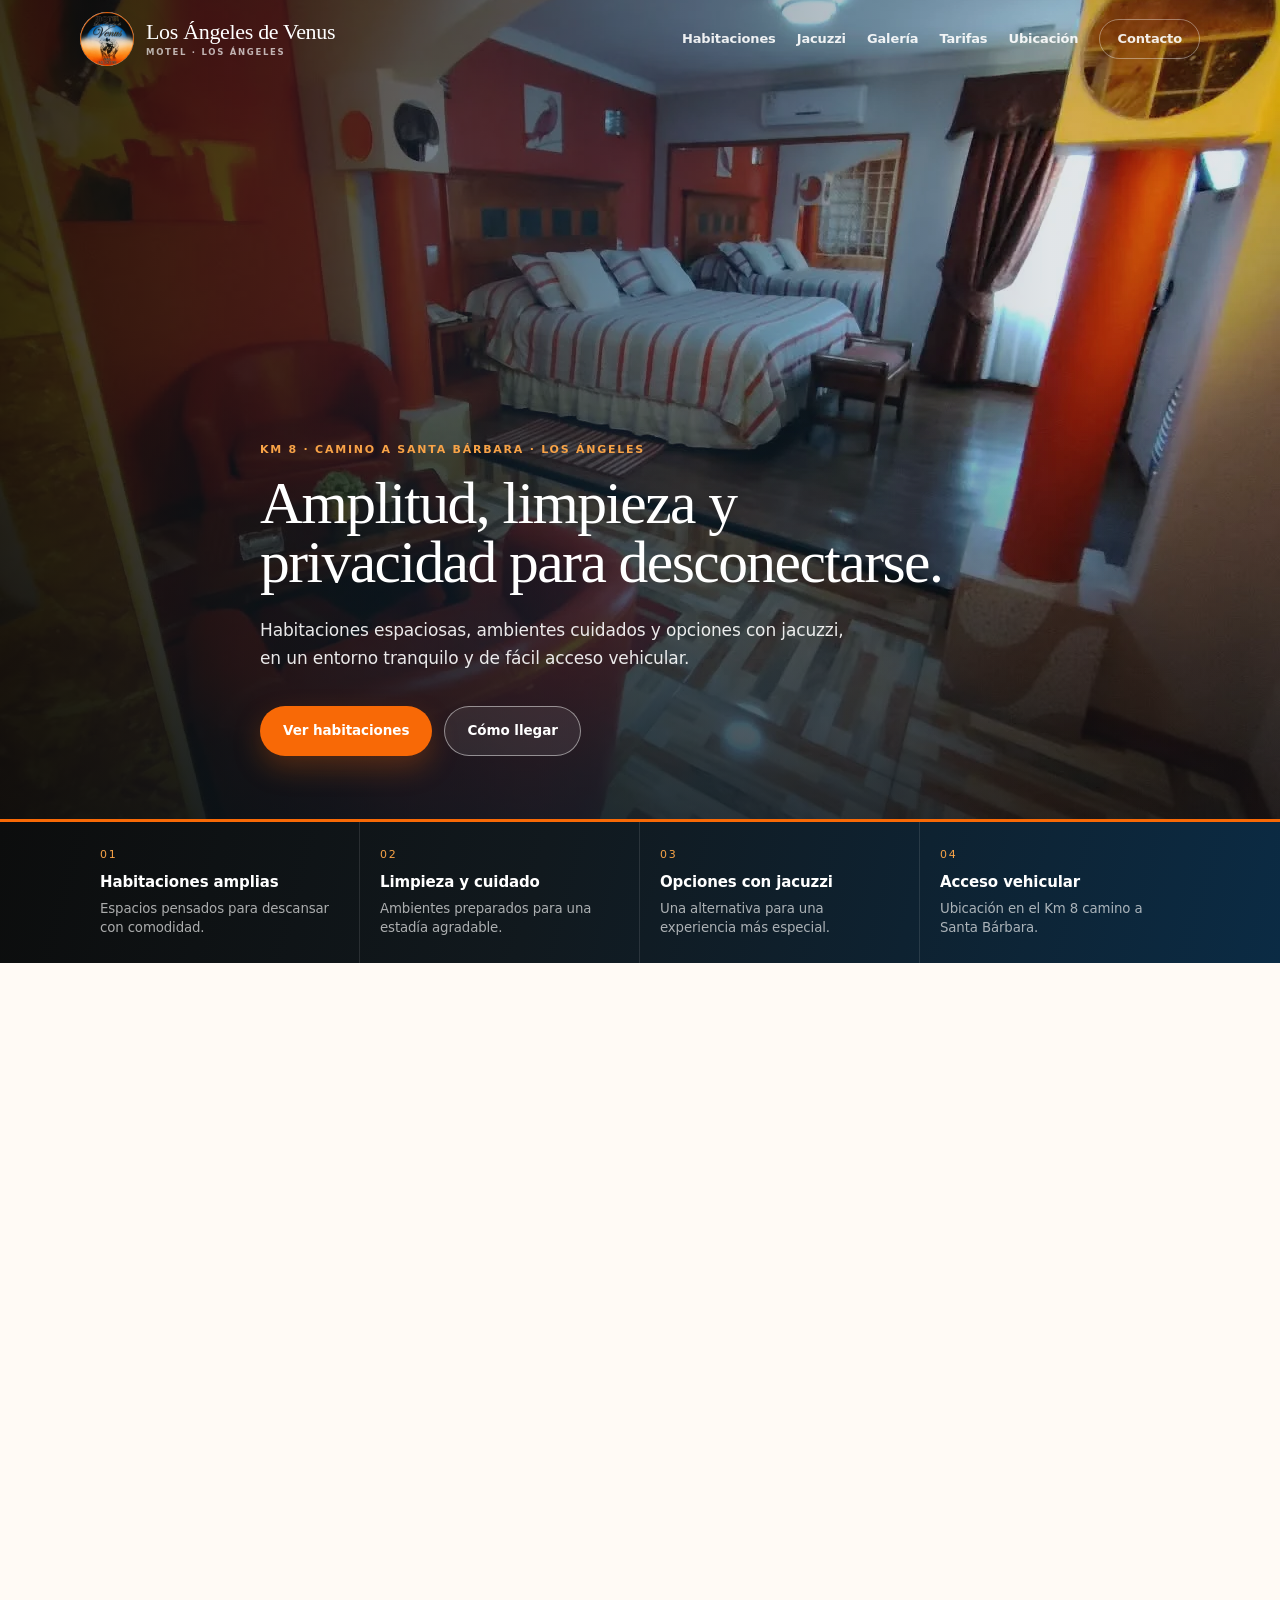
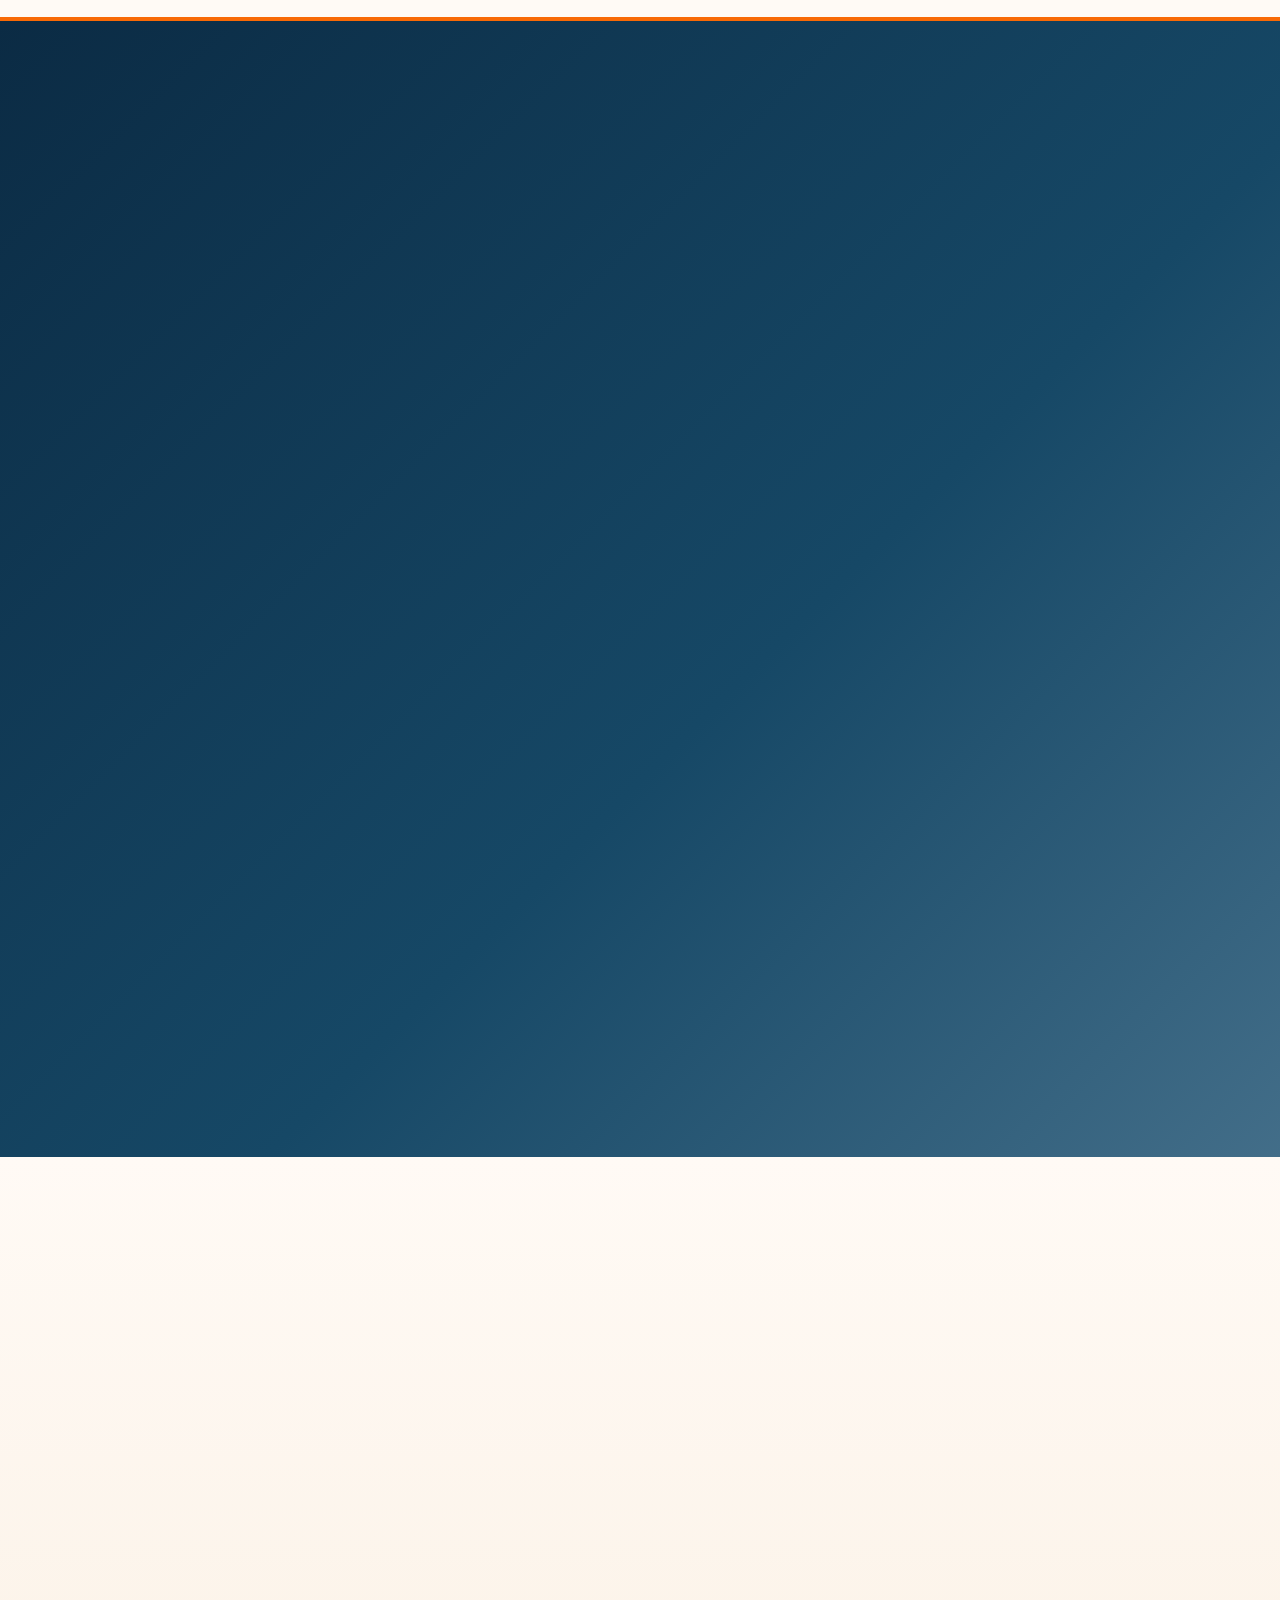
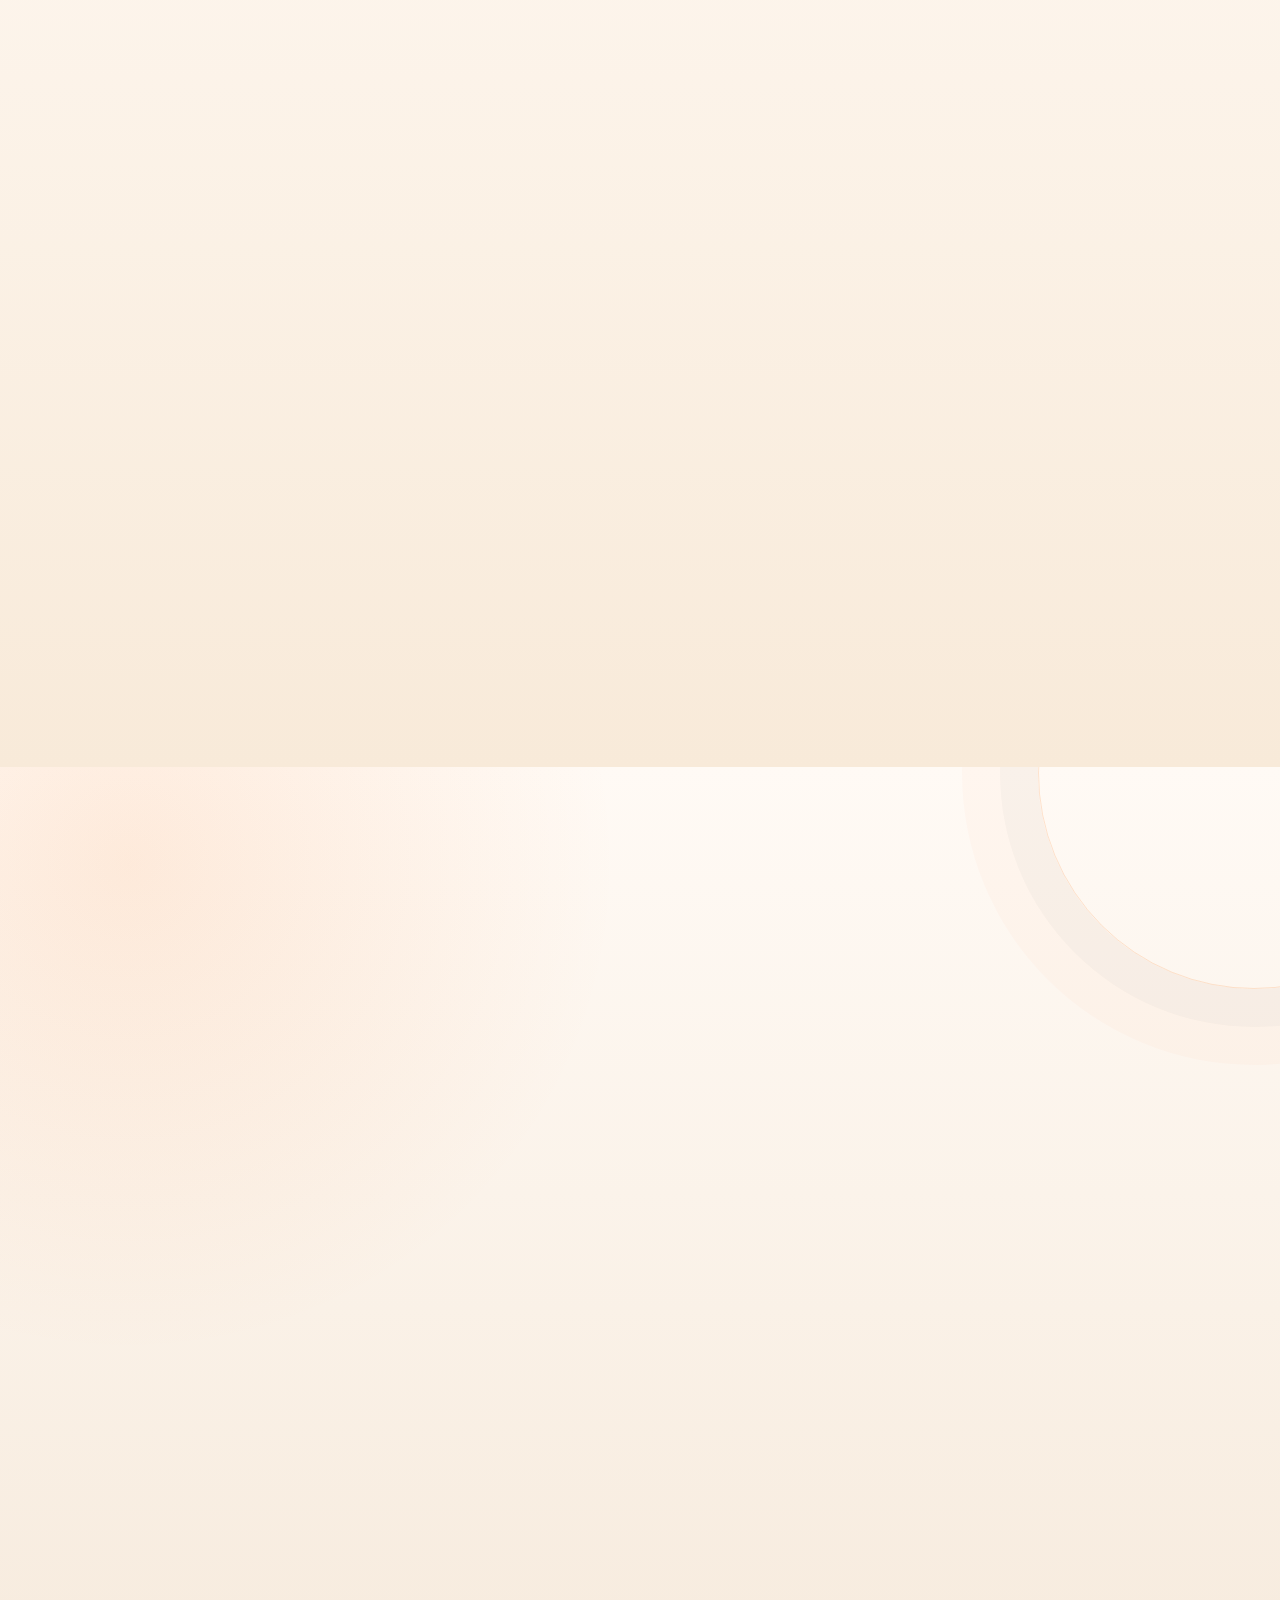
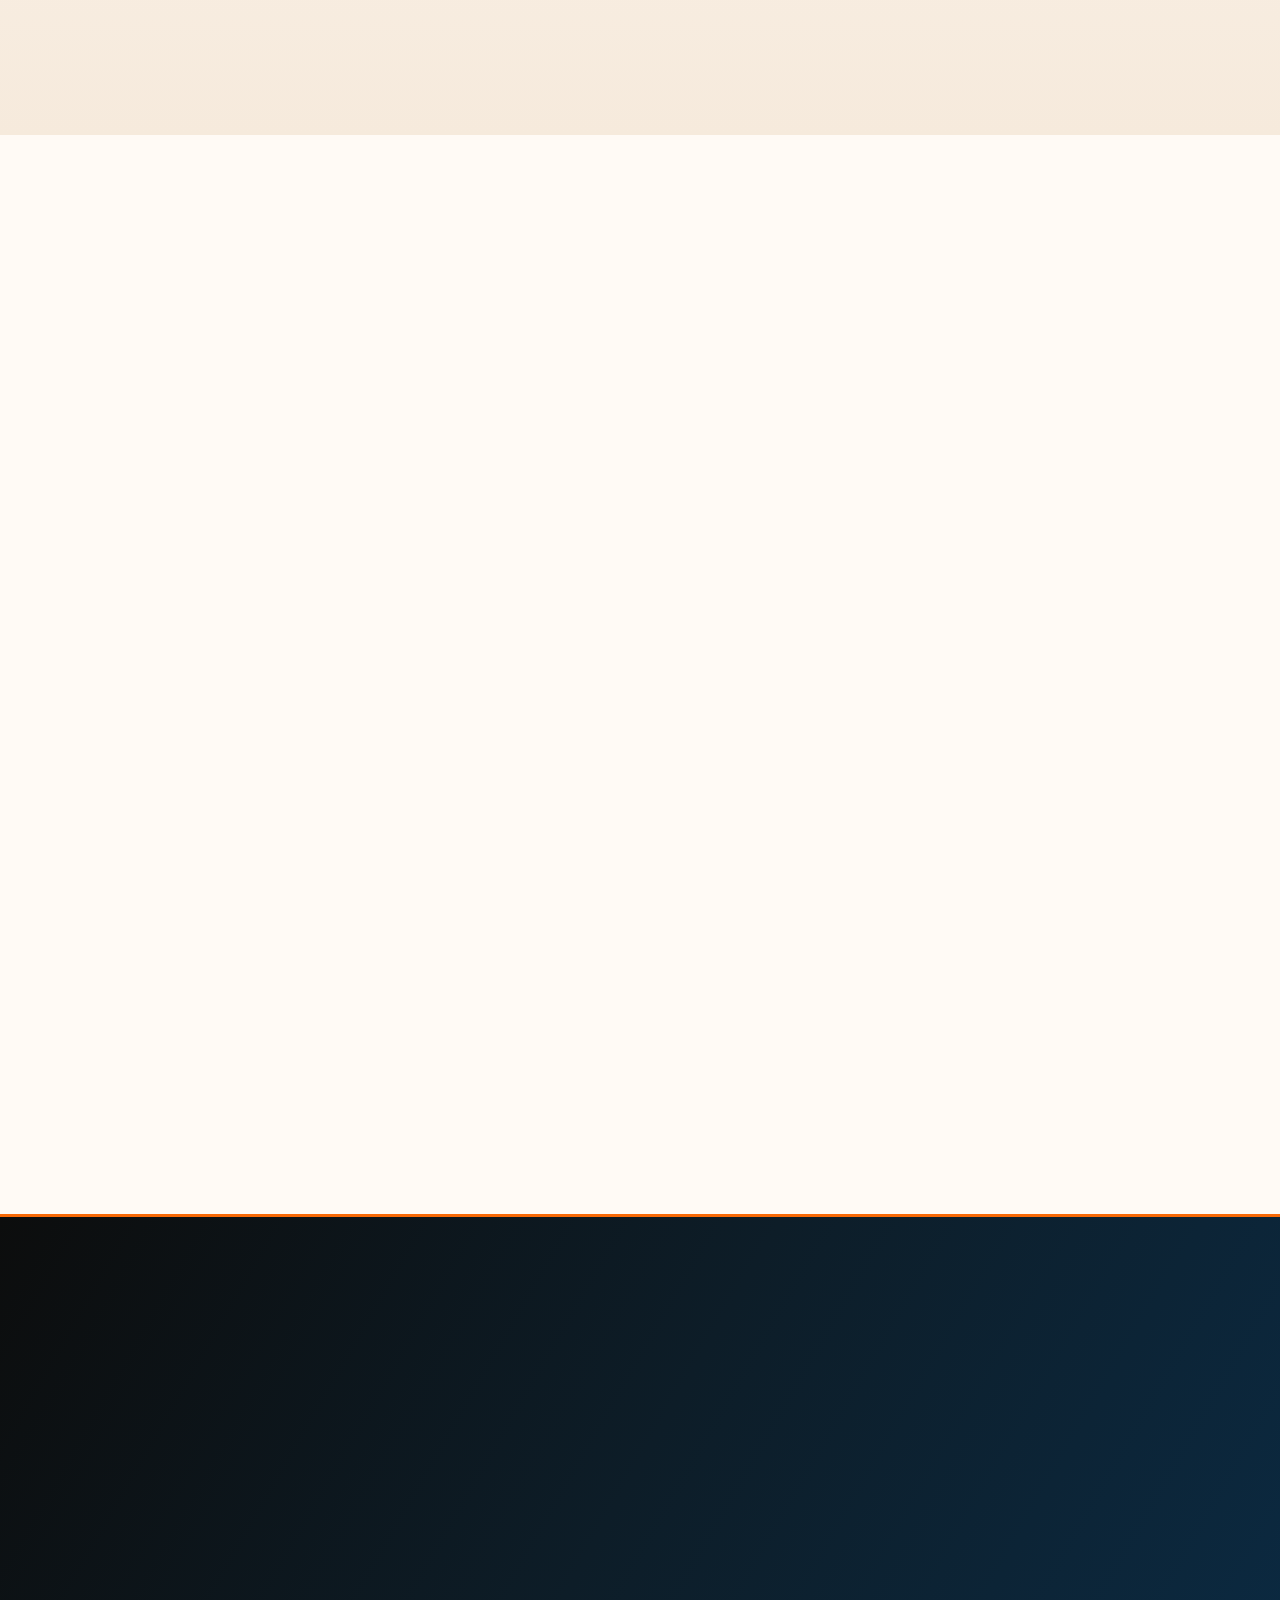
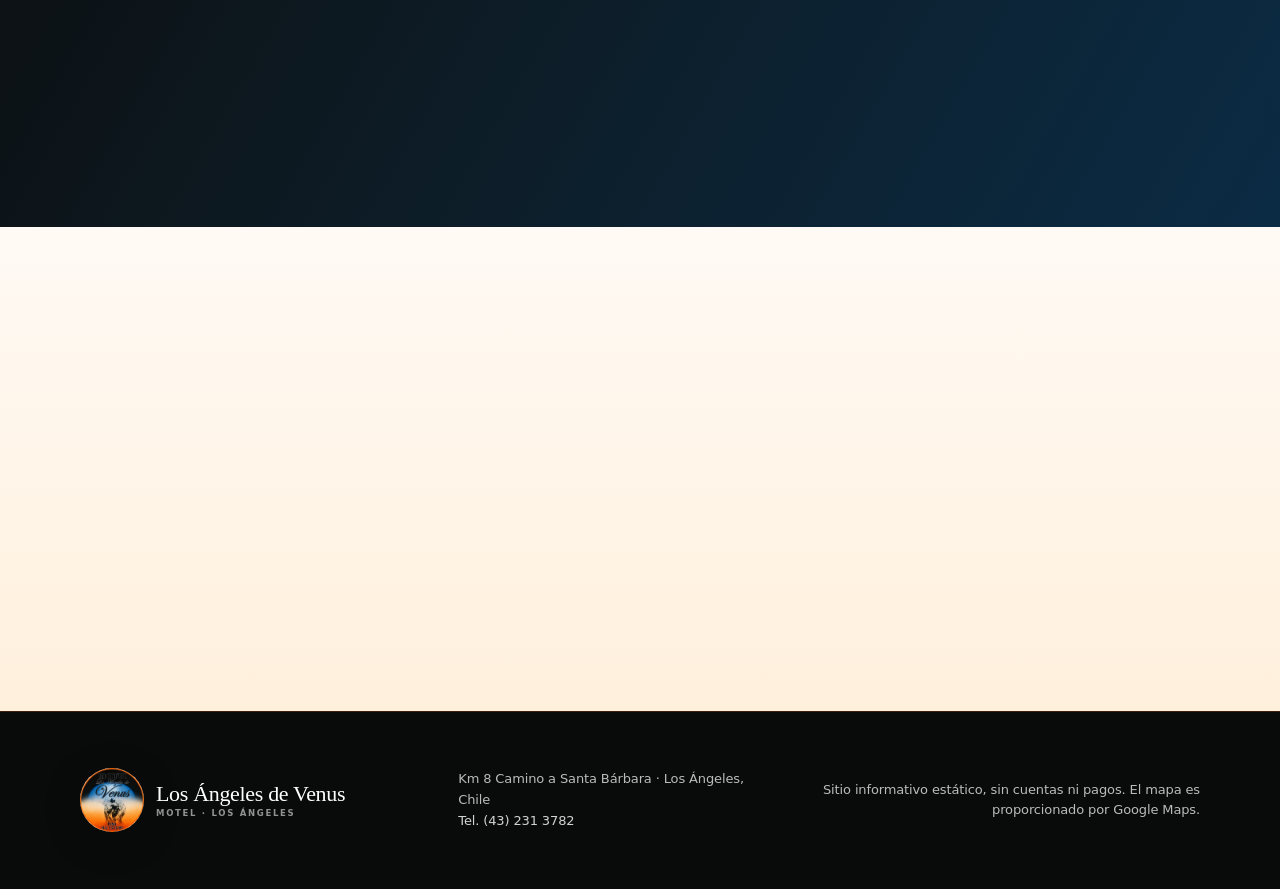
==== commit 2b54521c: "Update index.html" ====
--- a/index.html
+++ b/index.html
@@ -143,7 +143,7 @@
           <h2 id="tarifas-title">Precios para una estadía de 8 horas.</h2>
           <p>Consulta nuestras tarifas por tipo de habitación. Todas las opciones indicadas corresponden a habitaciones para 2 personas.</p>
           <div class="pricing-summary" aria-label="Resumen de tarifas">
-            <div><span>Desde</span><strong>$36.000</strong></div>
+            <div><span>Desde</span><strong>$35.000</strong></div>
             <div><span>Jacuzzi VIP</span><strong>$65.000</strong></div>
           </div>
           <a class="button button-primary" href="tel:+56432313782">Consultar disponibilidad</a>
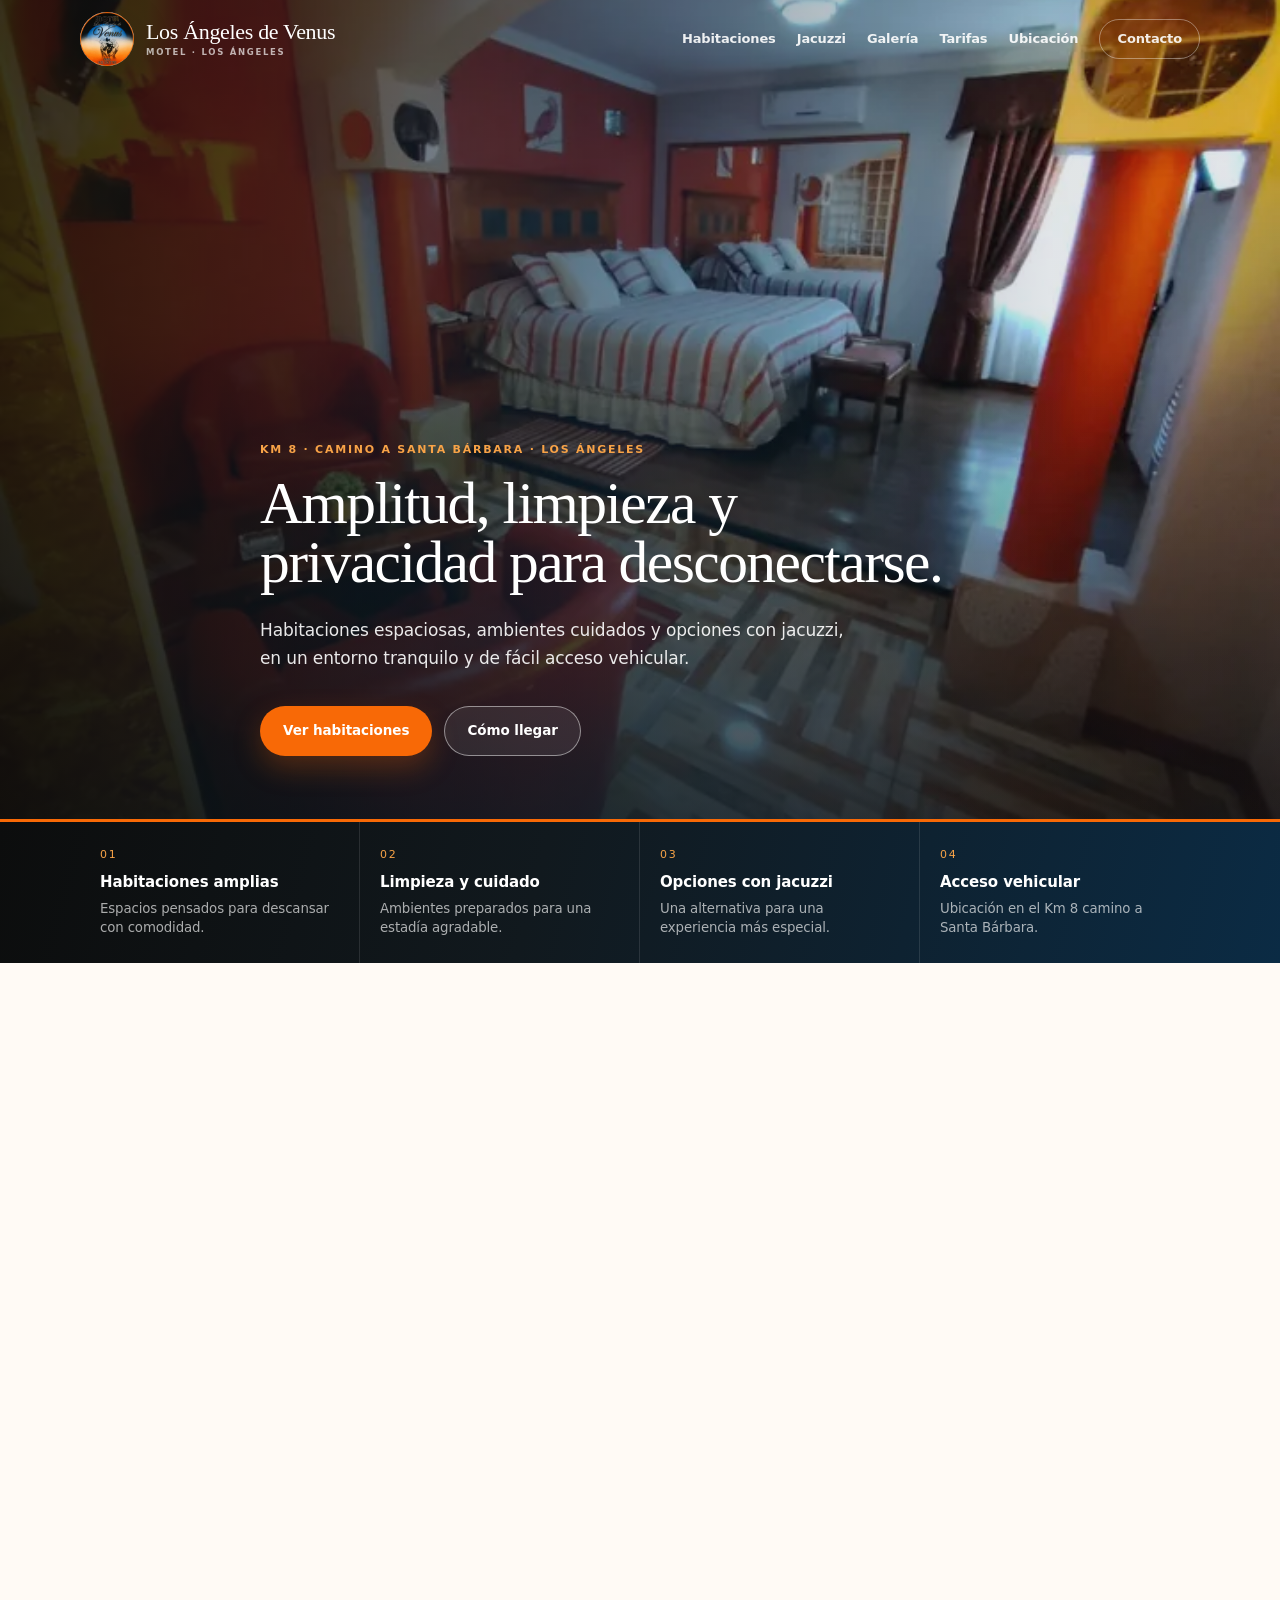
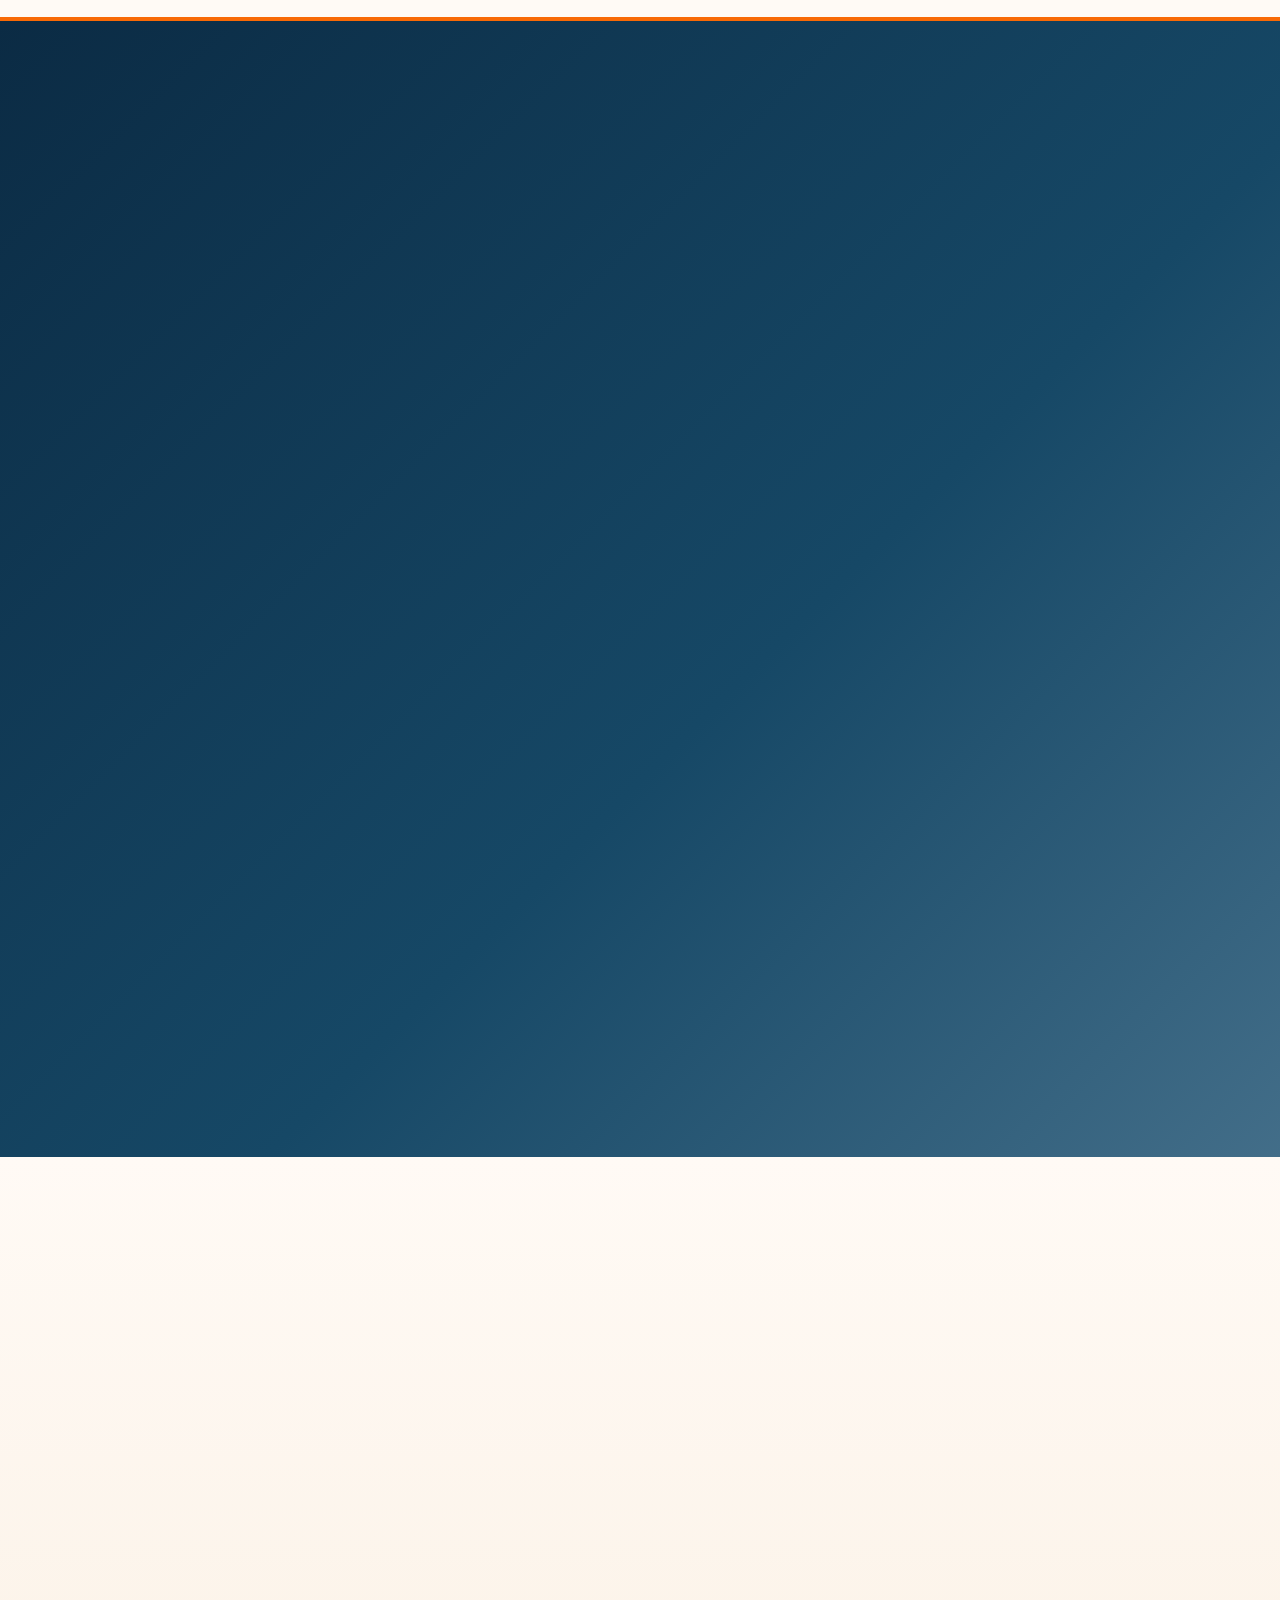
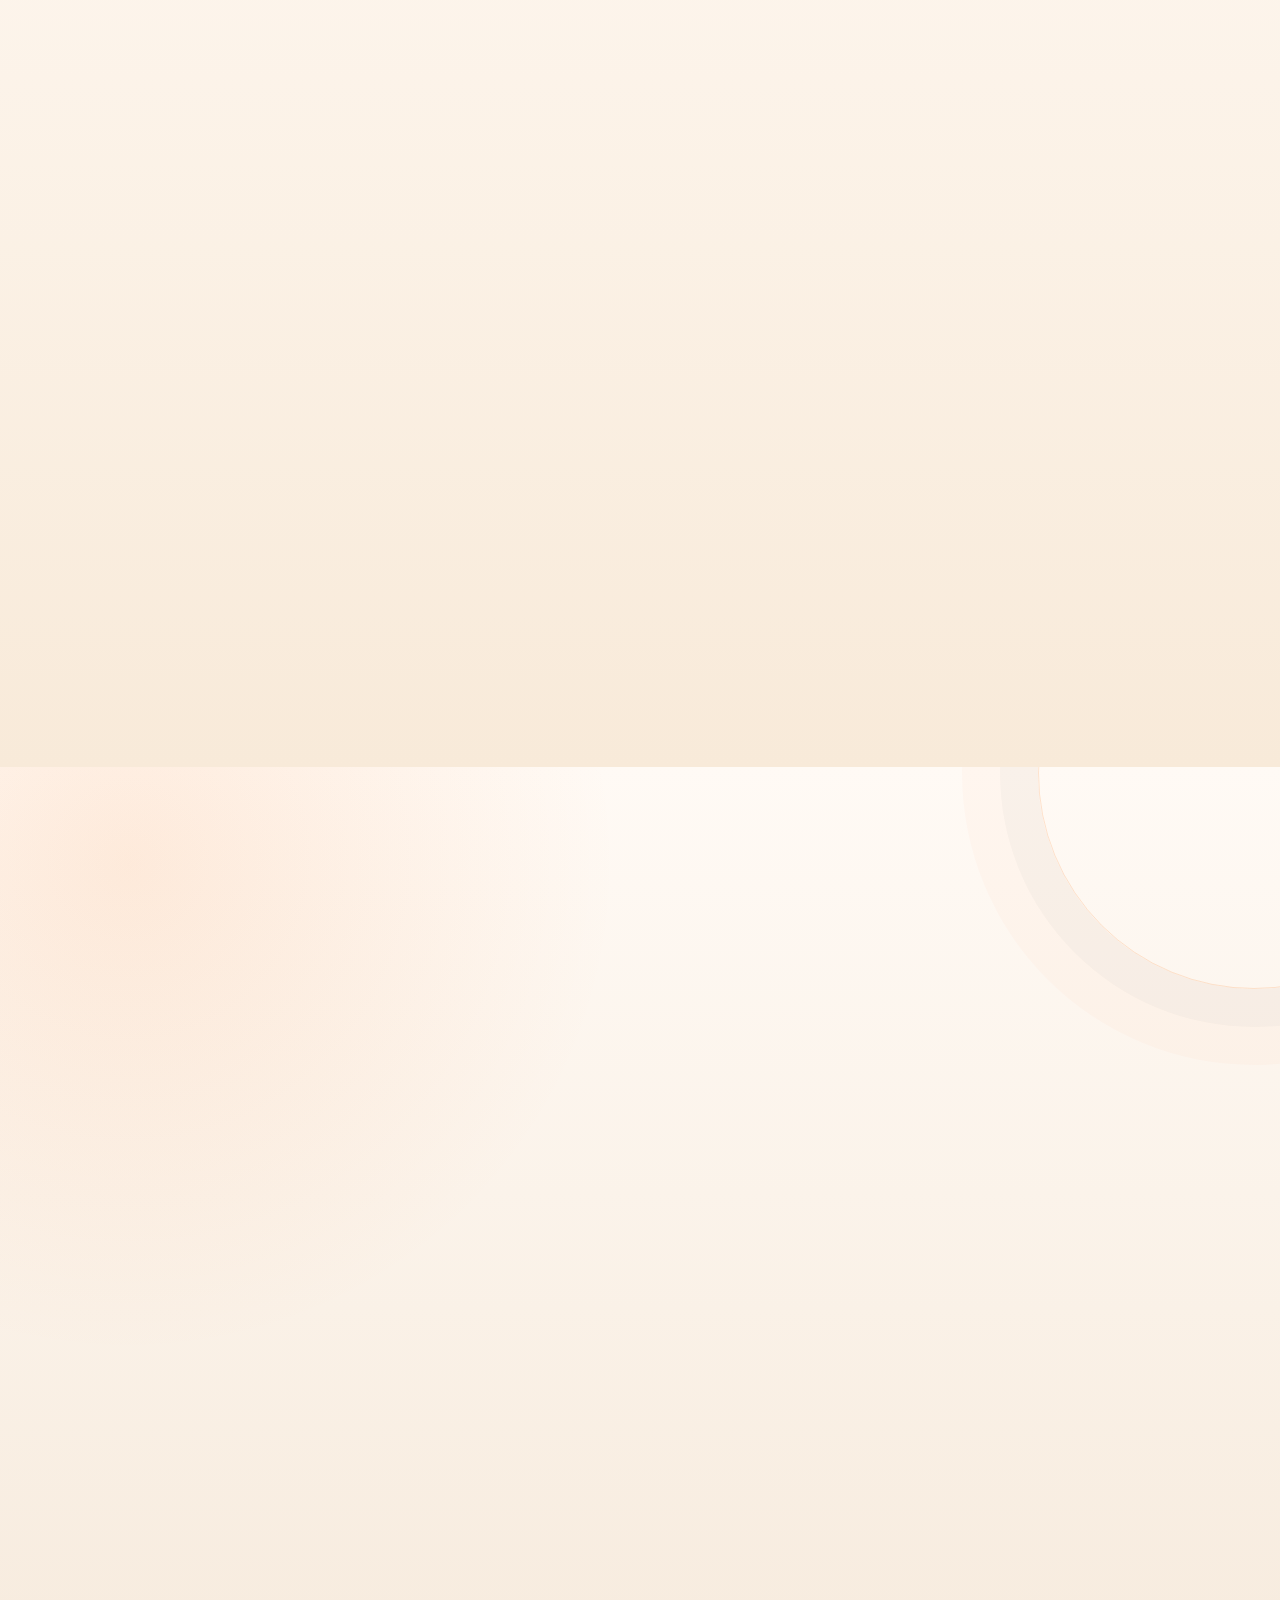
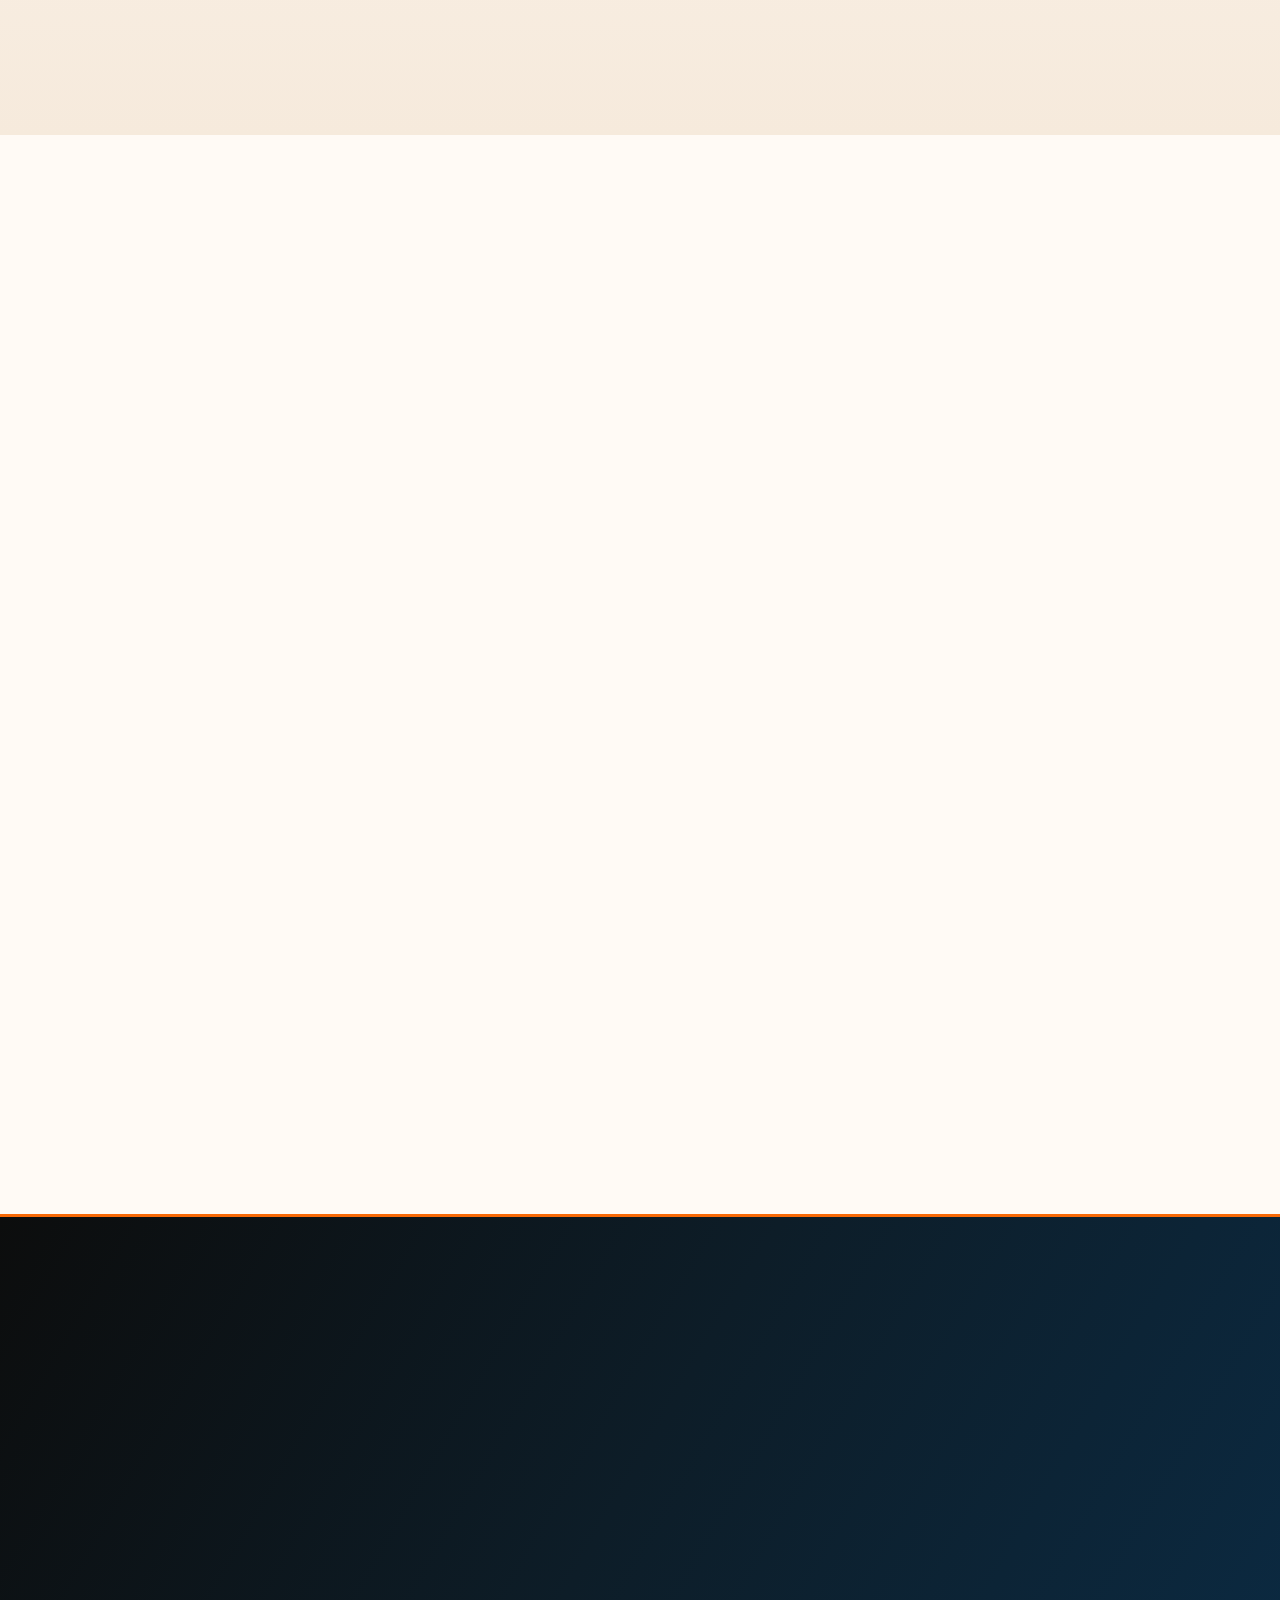
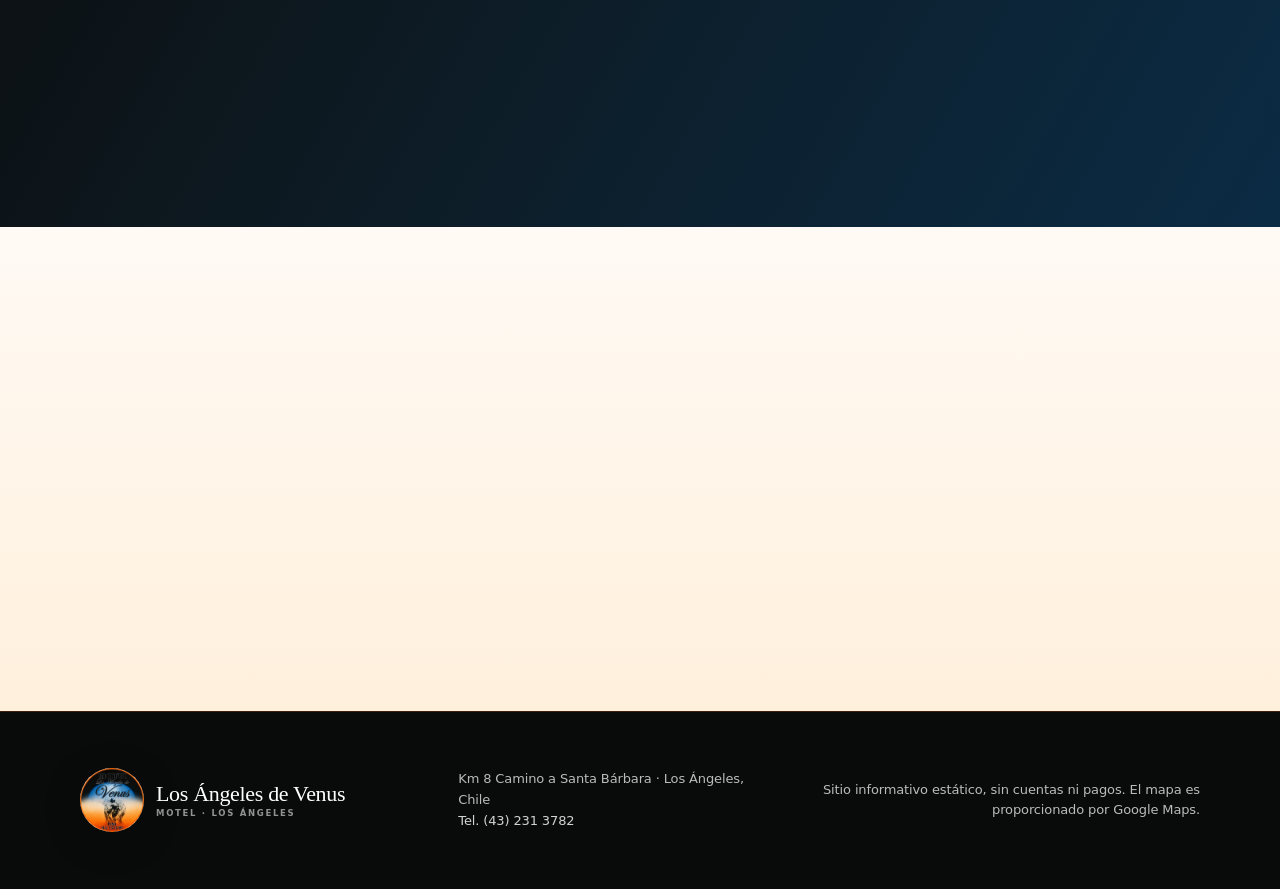
==== commit 40cb7feb: "Fix pricing information in image alt attribute" ====
--- a/index.html
+++ b/index.html
@@ -151,7 +151,7 @@
         <figure class="pricing-poster reveal">
           <picture>
             <source media="(max-width: 620px)" srcset="assets/images/tarifas-motel-venus-v3-620.webp">
-            <img src="assets/images/tarifas-motel-venus-v3-1000.webp" alt="Lista de precios del Motel Venus: Jacuzzi VIP $65.000, Jacuzzi normal $55.000, Normal VIP $45.000, Normal $35.000, Silla erótica $36.000 y Cama de agua $36.000. Estadía de 8 horas para 2 personas." loading="lazy" width="1000" height="1250">
+            <img src="assets/images/tarifas-motel-venus-v3-1000.webp" alt="Lista de precios del Motel Venus: Jacuzzi VIP $65.000, Jacuzzi normal $55.000, Normal VIP $45.000, Silla erótica $36.000, Cama de agua $36.000 y Normal $35.000. Estadía de 8 horas para 2 personas." loading="lazy" width="1000" height="1250">
           </picture>
           <figcaption>Tarifas informadas para estadías de 8 horas · Habitaciones para 2 personas.</figcaption>
         </figure>
